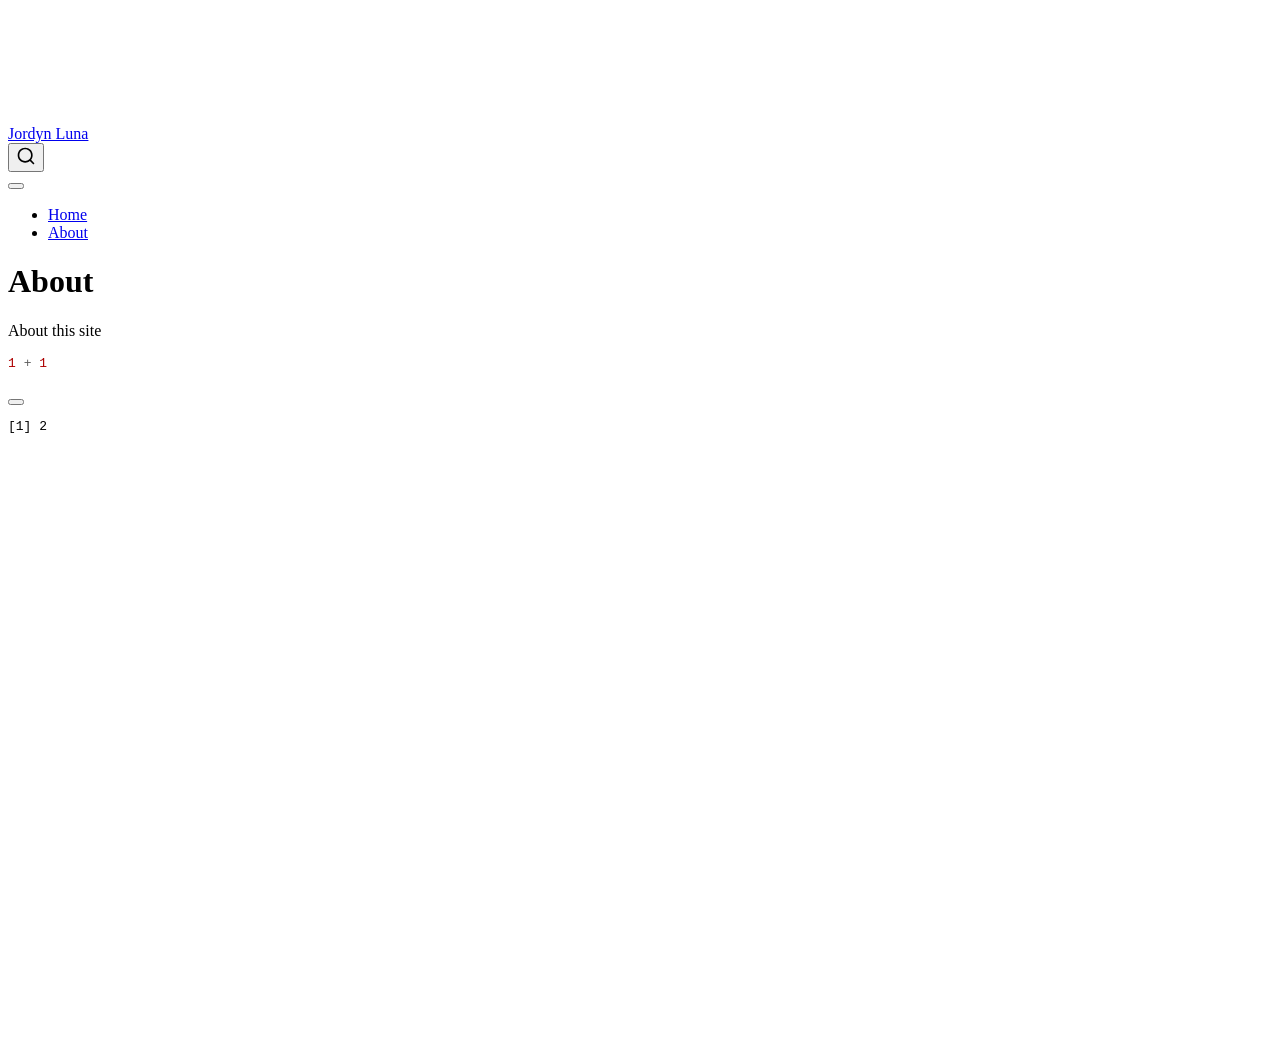
==== docs/about.html @ 17f26091 "Initial commit" ====
<!DOCTYPE html>
<html xmlns="http://www.w3.org/1999/xhtml" lang="en" xml:lang="en"><head>

<meta charset="utf-8">
<meta name="generator" content="quarto-1.9.38">

<meta name="viewport" content="width=device-width, initial-scale=1.0, user-scalable=yes">


<title>About – Jordyn Luna</title>
<style>
/* Default styles provided by pandoc.
** See https://pandoc.org/MANUAL.html#variables-for-html for config info.
*/
code{white-space: pre-wrap;}
span.smallcaps{font-variant: small-caps;}
div.columns{display: flex; gap: min(4vw, 1.5em);}
div.column{flex: auto; overflow-x: auto;}
div.hanging-indent{margin-left: 1.5em; text-indent: -1.5em;}
ul.task-list{list-style: none;}
ul.task-list li input[type="checkbox"] {
  width: 0.8em;
  margin: 0 0.8em 0.2em -1em; /* quarto-specific, see https://github.com/quarto-dev/quarto-cli/issues/4556 */ 
  vertical-align: middle;
}
/* CSS for syntax highlighting */
html { -webkit-text-size-adjust: 100%; }
pre > code.sourceCode { white-space: pre; position: relative; }
pre > code.sourceCode > span { display: inline-block; line-height: 1.25; }
pre > code.sourceCode > span:empty { height: 1.2em; }
.sourceCode { overflow: visible; }
code.sourceCode > span { color: inherit; text-decoration: inherit; }
div.sourceCode { margin: 1em 0; }
pre.sourceCode { margin: 0; }
@media screen {
div.sourceCode { overflow: auto; }
}
@media print {
pre > code.sourceCode { white-space: pre-wrap; }
pre > code.sourceCode > span { text-indent: -5em; padding-left: 5em; }
}
pre.numberSource code
  { counter-reset: source-line 0; }
pre.numberSource code > span
  { position: relative; left: -4em; counter-increment: source-line; }
pre.numberSource code > span > a:first-child::before
  { content: counter(source-line);
    position: relative; left: -1em; text-align: right; vertical-align: baseline;
    border: none; display: inline-block;
    -webkit-touch-callout: none; -webkit-user-select: none;
    -khtml-user-select: none; -moz-user-select: none;
    -ms-user-select: none; user-select: none;
    padding: 0 4px; width: 4em;
  }
pre.numberSource { margin-left: 3em;  padding-left: 4px; }
div.sourceCode
  {   }
@media screen {
pre > code.sourceCode > span > a:first-child::before { text-decoration: underline; }
}
</style>


<script src="site_libs/quarto-nav/quarto-nav.js"></script>
<script src="site_libs/quarto-nav/headroom.min.js"></script>
<script src="site_libs/clipboard/clipboard.min.js"></script>
<script src="site_libs/quarto-search/autocomplete.umd.js"></script>
<script src="site_libs/quarto-search/fuse.min.js"></script>
<script src="site_libs/quarto-search/quarto-search.js"></script>
<meta name="quarto:offset" content="./">
<script src="site_libs/quarto-html/quarto.js" type="module"></script>
<script src="site_libs/quarto-html/tabsets/tabsets.js" type="module"></script>
<script src="site_libs/quarto-html/popper.min.js"></script>
<script src="site_libs/quarto-html/tippy.umd.min.js"></script>
<script src="site_libs/quarto-html/anchor.min.js"></script>
<link href="site_libs/quarto-html/tippy.css" rel="stylesheet">
<link href="site_libs/quarto-html/quarto-syntax-highlighting-15634bcf2e68342d4ad2dfa704d543f6.css" rel="stylesheet" id="quarto-text-highlighting-styles">
<script src="site_libs/bootstrap/bootstrap.min.js"></script>
<link href="site_libs/bootstrap/bootstrap-icons.css" rel="stylesheet">
<link href="site_libs/bootstrap/bootstrap-158031087360bce0ff56dc785ce39e06.min.css" rel="stylesheet" append-hash="true" id="quarto-bootstrap" data-mode="light">
<script id="quarto-search-options" type="application/json">{
  "location": "navbar",
  "copy-button": false,
  "collapse-after": 3,
  "panel-placement": "end",
  "type": "overlay",
  "limit": 50,
  "keyboard-shortcut": [
    "f",
    "/",
    "s"
  ],
  "show-item-context": false,
  "language": {
    "search-no-results-text": "No results",
    "search-matching-documents-text": "matching documents",
    "search-copy-link-title": "Copy link to search",
    "search-hide-matches-text": "Hide additional matches",
    "search-more-match-text": "more match in this document",
    "search-more-matches-text": "more matches in this document",
    "search-clear-button-title": "Clear",
    "search-text-placeholder": "",
    "search-detached-cancel-button-title": "Cancel",
    "search-submit-button-title": "Submit",
    "search-label": "Search"
  }
}</script>


<link rel="stylesheet" href="styles.css">
</head>

<body class="nav-fixed quarto-light">

<div id="quarto-search-results"></div>
  <header id="quarto-header" class="headroom fixed-top">
    <nav class="navbar navbar-expand-lg " data-bs-theme="dark">
      <div class="navbar-container container-fluid">
      <div class="navbar-brand-container mx-auto">
    <a class="navbar-brand" href="./index.html">
    <span class="navbar-title">Jordyn Luna</span>
    </a>
  </div>
            <div id="quarto-search" class="" title="Search"></div>
          <button class="navbar-toggler" type="button" data-bs-toggle="collapse" data-bs-target="#navbarCollapse" aria-controls="navbarCollapse" role="menu" aria-expanded="false" aria-label="Toggle navigation" onclick="if (window.quartoToggleHeadroom) { window.quartoToggleHeadroom(); }">
  <span class="navbar-toggler-icon"></span>
</button>
          <div class="collapse navbar-collapse" id="navbarCollapse">
            <ul class="navbar-nav navbar-nav-scroll me-auto">
  <li class="nav-item">
    <a class="nav-link" href="./index.html"> 
<span class="menu-text">Home</span></a>
  </li>  
  <li class="nav-item">
    <a class="nav-link active" href="./about.html" aria-current="page"> 
<span class="menu-text">About</span></a>
  </li>  
</ul>
          </div> <!-- /navcollapse -->
            <div class="quarto-navbar-tools">
</div>
      </div> <!-- /container-fluid -->
    </nav>
</header>
<!-- content -->
<div id="quarto-content" class="quarto-container page-columns page-rows-contents page-layout-article page-navbar">
<!-- sidebar -->
<!-- margin-sidebar -->
    <div id="quarto-margin-sidebar" class="sidebar margin-sidebar zindex-bottom">
        
    </div>
<!-- main -->
<main class="content" id="quarto-document-content">

<header id="title-block-header" class="quarto-title-block default">
<div class="quarto-title">
<h1 class="title">About</h1>
</div>



<div class="quarto-title-meta">

    
  
    
  </div>
  


</header>


<p>About this site</p>
<div class="cell">
<div class="code-copy-outer-scaffold"><div class="sourceCode cell-code" id="cb1"><pre class="sourceCode r code-with-copy"><code class="sourceCode r"><span id="cb1-1"><a href="#cb1-1" aria-hidden="true" tabindex="-1"></a><span class="dv">1</span> <span class="sc">+</span> <span class="dv">1</span></span></code></pre></div><button title="Copy to Clipboard" class="code-copy-button"><i class="bi"></i></button></div>
<div class="cell-output cell-output-stdout">
<pre><code>[1] 2</code></pre>
</div>
</div>



</main> <!-- /main -->
<script id="quarto-html-after-body" type="application/javascript">
  window.document.addEventListener("DOMContentLoaded", function (event) {
    const icon = "";
    const anchorJS = new window.AnchorJS();
    anchorJS.options = {
      placement: 'right',
      icon: icon
    };
    anchorJS.add('.anchored');
    const isCodeAnnotation = (el) => {
      for (const clz of el.classList) {
        if (clz.startsWith('code-annotation-')) {                     
          return true;
        }
      }
      return false;
    }
    const onCopySuccess = function(e) {
      // button target
      const button = e.trigger;
      // don't keep focus
      button.blur();
      // flash "checked"
      button.classList.add('code-copy-button-checked');
      var currentTitle = button.getAttribute("title");
      button.setAttribute("title", "Copied!");
      let tooltip;
      if (window.bootstrap) {
        button.setAttribute("data-bs-toggle", "tooltip");
        button.setAttribute("data-bs-placement", "left");
        button.setAttribute("data-bs-title", "Copied!");
        tooltip = new bootstrap.Tooltip(button, 
          { trigger: "manual", 
            customClass: "code-copy-button-tooltip",
            offset: [0, -8]});
        tooltip.show();    
      }
      setTimeout(function() {
        if (tooltip) {
          tooltip.hide();
          button.removeAttribute("data-bs-title");
          button.removeAttribute("data-bs-toggle");
          button.removeAttribute("data-bs-placement");
        }
        button.setAttribute("title", currentTitle);
        button.classList.remove('code-copy-button-checked');
      }, 1000);
      // clear code selection
      e.clearSelection();
    }
    const getTextToCopy = function(trigger) {
      const outerScaffold = trigger.parentElement.cloneNode(true);
      const codeEl = outerScaffold.querySelector('code');
      for (const childEl of codeEl.children) {
        if (isCodeAnnotation(childEl)) {
          childEl.remove();
        }
      }
      return codeEl.innerText;
    }
    const clipboard = new window.ClipboardJS('.code-copy-button:not([data-in-quarto-modal])', {
      text: getTextToCopy
    });
    clipboard.on('success', onCopySuccess);
    if (window.document.getElementById('quarto-embedded-source-code-modal')) {
      const clipboardModal = new window.ClipboardJS('.code-copy-button[data-in-quarto-modal]', {
        text: getTextToCopy,
        container: window.document.getElementById('quarto-embedded-source-code-modal')
      });
      clipboardModal.on('success', onCopySuccess);
    }
      var localhostRegex = new RegExp(/^(?:http|https):\/\/localhost\:?[0-9]*\//);
      var mailtoRegex = new RegExp(/^mailto:/);
        var filterRegex = new RegExp('/' + window.location.host + '/');
      var isInternal = (href) => {
          return filterRegex.test(href) || localhostRegex.test(href) || mailtoRegex.test(href);
      }
      // Inspect non-navigation links and adorn them if external
     var links = window.document.querySelectorAll('a[href]:not(.nav-link):not(.navbar-brand):not(.toc-action):not(.sidebar-link):not(.sidebar-item-toggle):not(.pagination-link):not(.no-external):not([aria-hidden]):not(.dropdown-item):not(.quarto-navigation-tool):not(.about-link)');
      for (var i=0; i<links.length; i++) {
        const link = links[i];
        if (!isInternal(link.href)) {
          // undo the damage that might have been done by quarto-nav.js in the case of
          // links that we want to consider external
          if (link.dataset.originalHref !== undefined) {
            link.href = link.dataset.originalHref;
          }
        }
      }
    function tippyHover(el, contentFn, onTriggerFn, onUntriggerFn) {
      const config = {
        allowHTML: true,
        maxWidth: 500,
        delay: 100,
        arrow: false,
        appendTo: function(el) {
            return el.parentElement;
        },
        interactive: true,
        interactiveBorder: 10,
        theme: 'quarto',
        placement: 'bottom-start',
      };
      if (contentFn) {
        config.content = contentFn;
      }
      if (onTriggerFn) {
        config.onTrigger = onTriggerFn;
      }
      if (onUntriggerFn) {
        config.onUntrigger = onUntriggerFn;
      }
      window.tippy(el, config); 
    }
    const noterefs = window.document.querySelectorAll('a[role="doc-noteref"]');
    for (var i=0; i<noterefs.length; i++) {
      const ref = noterefs[i];
      tippyHover(ref, function() {
        // use id or data attribute instead here
        let href = ref.getAttribute('data-footnote-href') || ref.getAttribute('href');
        try { href = new URL(href).hash; } catch {}
        const id = href.replace(/^#\/?/, "");
        const note = window.document.getElementById(id);
        if (note) {
          return note.innerHTML;
        } else {
          return "";
        }
      });
    }
    const xrefs = window.document.querySelectorAll('a.quarto-xref');
    const processXRef = (id, note) => {
      // Strip column container classes
      const stripColumnClz = (el) => {
        el.classList.remove("page-full", "page-columns");
        if (el.children) {
          for (const child of el.children) {
            stripColumnClz(child);
          }
        }
      }
      stripColumnClz(note)
      if (id === null || id.startsWith('sec-')) {
        // Special case sections, only their first couple elements
        const container = document.createElement("div");
        if (note.children && note.children.length > 2) {
          container.appendChild(note.children[0].cloneNode(true));
          for (let i = 1; i < note.children.length; i++) {
            const child = note.children[i];
            if (child.tagName === "P" && child.innerText === "") {
              continue;
            } else {
              container.appendChild(child.cloneNode(true));
              break;
            }
          }
          if (window.Quarto?.typesetMath) {
            window.Quarto.typesetMath(container);
          }
          return container.innerHTML
        } else {
          if (window.Quarto?.typesetMath) {
            window.Quarto.typesetMath(note);
          }
          return note.innerHTML;
        }
      } else {
        // Remove any anchor links if they are present
        const anchorLink = note.querySelector('a.anchorjs-link');
        if (anchorLink) {
          anchorLink.remove();
        }
        if (window.Quarto?.typesetMath) {
          window.Quarto.typesetMath(note);
        }
        if (note.classList.contains("callout")) {
          return note.outerHTML;
        } else {
          return note.innerHTML;
        }
      }
    }
    for (var i=0; i<xrefs.length; i++) {
      const xref = xrefs[i];
      tippyHover(xref, undefined, function(instance) {
        instance.disable();
        let url = xref.getAttribute('href');
        let hash = undefined; 
        if (url.startsWith('#')) {
          hash = url;
        } else {
          try { hash = new URL(url).hash; } catch {}
        }
        if (hash) {
          const id = hash.replace(/^#\/?/, "");
          const note = window.document.getElementById(id);
          if (note !== null) {
            try {
              const html = processXRef(id, note.cloneNode(true));
              instance.setContent(html);
            } finally {
              instance.enable();
              instance.show();
            }
          } else {
            // See if we can fetch this
            fetch(url.split('#')[0])
            .then(res => res.text())
            .then(html => {
              const parser = new DOMParser();
              const htmlDoc = parser.parseFromString(html, "text/html");
              const note = htmlDoc.getElementById(id);
              if (note !== null) {
                const html = processXRef(id, note);
                instance.setContent(html);
              } 
            }).finally(() => {
              instance.enable();
              instance.show();
            });
          }
        } else {
          // See if we can fetch a full url (with no hash to target)
          // This is a special case and we should probably do some content thinning / targeting
          fetch(url)
          .then(res => res.text())
          .then(html => {
            const parser = new DOMParser();
            const htmlDoc = parser.parseFromString(html, "text/html");
            const note = htmlDoc.querySelector('main.content');
            if (note !== null) {
              // This should only happen for chapter cross references
              // (since there is no id in the URL)
              // remove the first header
              if (note.children.length > 0 && note.children[0].tagName === "HEADER") {
                note.children[0].remove();
              }
              const html = processXRef(null, note);
              instance.setContent(html);
            } 
          }).finally(() => {
            instance.enable();
            instance.show();
          });
        }
      }, function(instance) {
      });
    }
        let selectedAnnoteEl;
        const selectorForAnnotation = ( cell, annotation) => {
          let cellAttr = 'data-code-cell="' + cell + '"';
          let lineAttr = 'data-code-annotation="' +  annotation + '"';
          const selector = 'span[' + cellAttr + '][' + lineAttr + ']';
          return selector;
        }
        const selectCodeLines = (annoteEl) => {
          const doc = window.document;
          const targetCell = annoteEl.getAttribute("data-target-cell");
          const targetAnnotation = annoteEl.getAttribute("data-target-annotation");
          const annoteSpan = window.document.querySelector(selectorForAnnotation(targetCell, targetAnnotation));
          const lines = annoteSpan.getAttribute("data-code-lines").split(",");
          const lineIds = lines.map((line) => {
            return targetCell + "-" + line;
          })
          let top = null;
          let height = null;
          let parent = null;
          if (lineIds.length > 0) {
              //compute the position of the single el (top and bottom and make a div)
              const el = window.document.getElementById(lineIds[0]);
              top = el.offsetTop;
              height = el.offsetHeight;
              parent = el.parentElement.parentElement;
            if (lineIds.length > 1) {
              const lastEl = window.document.getElementById(lineIds[lineIds.length - 1]);
              const bottom = lastEl.offsetTop + lastEl.offsetHeight;
              height = bottom - top;
            }
            if (top !== null && height !== null && parent !== null) {
              // cook up a div (if necessary) and position it 
              let div = window.document.getElementById("code-annotation-line-highlight");
              if (div === null) {
                div = window.document.createElement("div");
                div.setAttribute("id", "code-annotation-line-highlight");
                div.style.position = 'absolute';
                parent.appendChild(div);
              }
              div.style.top = top - 2 + "px";
              div.style.height = height + 4 + "px";
              div.style.left = 0;
              let gutterDiv = window.document.getElementById("code-annotation-line-highlight-gutter");
              if (gutterDiv === null) {
                gutterDiv = window.document.createElement("div");
                gutterDiv.setAttribute("id", "code-annotation-line-highlight-gutter");
                gutterDiv.style.position = 'absolute';
                const codeCell = window.document.getElementById(targetCell);
                const gutter = codeCell.querySelector('.code-annotation-gutter');
                gutter.appendChild(gutterDiv);
              }
              gutterDiv.style.top = top - 2 + "px";
              gutterDiv.style.height = height + 4 + "px";
            }
            selectedAnnoteEl = annoteEl;
          }
        };
        const unselectCodeLines = () => {
          const elementsIds = ["code-annotation-line-highlight", "code-annotation-line-highlight-gutter"];
          elementsIds.forEach((elId) => {
            const div = window.document.getElementById(elId);
            if (div) {
              div.remove();
            }
          });
          selectedAnnoteEl = undefined;
        };
          // Handle positioning of the toggle
      window.addEventListener(
        "resize",
        throttle(() => {
          elRect = undefined;
          if (selectedAnnoteEl) {
            selectCodeLines(selectedAnnoteEl);
          }
        }, 10)
      );
      function throttle(fn, ms) {
      let throttle = false;
      let timer;
        return (...args) => {
          if(!throttle) { // first call gets through
              fn.apply(this, args);
              throttle = true;
          } else { // all the others get throttled
              if(timer) clearTimeout(timer); // cancel #2
              timer = setTimeout(() => {
                fn.apply(this, args);
                timer = throttle = false;
              }, ms);
          }
        };
      }
        // Attach click handler to the DT
        const annoteDls = window.document.querySelectorAll('dt[data-target-cell]');
        for (const annoteDlNode of annoteDls) {
          annoteDlNode.addEventListener('click', (event) => {
            const clickedEl = event.target;
            if (clickedEl !== selectedAnnoteEl) {
              unselectCodeLines();
              const activeEl = window.document.querySelector('dt[data-target-cell].code-annotation-active');
              if (activeEl) {
                activeEl.classList.remove('code-annotation-active');
              }
              selectCodeLines(clickedEl);
              clickedEl.classList.add('code-annotation-active');
            } else {
              // Unselect the line
              unselectCodeLines();
              clickedEl.classList.remove('code-annotation-active');
            }
          });
        }
    const findCites = (el) => {
      const parentEl = el.parentElement;
      if (parentEl) {
        const cites = parentEl.dataset.cites;
        if (cites) {
          return {
            el,
            cites: cites.split(' ')
          };
        } else {
          return findCites(el.parentElement)
        }
      } else {
        return undefined;
      }
    };
    var bibliorefs = window.document.querySelectorAll('a[role="doc-biblioref"]');
    for (var i=0; i<bibliorefs.length; i++) {
      const ref = bibliorefs[i];
      const citeInfo = findCites(ref);
      if (citeInfo) {
        tippyHover(citeInfo.el, function() {
          var popup = window.document.createElement('div');
          citeInfo.cites.forEach(function(cite) {
            var citeDiv = window.document.createElement('div');
            citeDiv.classList.add('hanging-indent');
            citeDiv.classList.add('csl-entry');
            var biblioDiv = window.document.getElementById('ref-' + cite);
            if (biblioDiv) {
              citeDiv.innerHTML = biblioDiv.innerHTML;
            }
            popup.appendChild(citeDiv);
          });
          return popup.innerHTML;
        });
      }
    }
  });
  </script>
</div> <!-- /content -->




</body></html>
---- docs/site_libs/quarto-html/tippy.css ----
.tippy-box[data-animation=fade][data-state=hidden]{opacity:0}[data-tippy-root]{max-width:calc(100vw - 10px)}.tippy-box{position:relative;background-color:#333;color:#fff;border-radius:4px;font-size:14px;line-height:1.4;white-space:normal;outline:0;transition-property:transform,visibility,opacity}.tippy-box[data-placement^=top]>.tippy-arrow{bottom:0}.tippy-box[data-placement^=top]>.tippy-arrow:before{bottom:-7px;left:0;border-width:8px 8px 0;border-top-color:initial;transform-origin:center top}.tippy-box[data-placement^=bottom]>.tippy-arrow{top:0}.tippy-box[data-placement^=bottom]>.tippy-arrow:before{top:-7px;left:0;border-width:0 8px 8px;border-bottom-color:initial;transform-origin:center bottom}.tippy-box[data-placement^=left]>.tippy-arrow{right:0}.tippy-box[data-placement^=left]>.tippy-arrow:before{border-width:8px 0 8px 8px;border-left-color:initial;right:-7px;transform-origin:center left}.tippy-box[data-placement^=right]>.tippy-arrow{left:0}.tippy-box[data-placement^=right]>.tippy-arrow:before{left:-7px;border-width:8px 8px 8px 0;border-right-color:initial;transform-origin:center right}.tippy-box[data-inertia][data-state=visible]{transition-timing-function:cubic-bezier(.54,1.5,.38,1.11)}.tippy-arrow{width:16px;height:16px;color:#333}.tippy-arrow:before{content:"";position:absolute;border-color:transparent;border-style:solid}.tippy-content{position:relative;padding:5px 9px;z-index:1}
---- docs/site_libs/quarto-html/quarto-syntax-highlighting-15634bcf2e68342d4ad2dfa704d543f6.css ----
/* quarto syntax highlight colors */
:root {
  --quarto-hl-ot-color: #003B4F;
  --quarto-hl-at-color: #657422;
  --quarto-hl-ss-color: #20794D;
  --quarto-hl-an-color: #5E5E5E;
  --quarto-hl-fu-color: #4758AB;
  --quarto-hl-st-color: #20794D;
  --quarto-hl-cf-color: #003B4F;
  --quarto-hl-op-color: #5E5E5E;
  --quarto-hl-er-color: #AD0000;
  --quarto-hl-bn-color: #AD0000;
  --quarto-hl-al-color: #AD0000;
  --quarto-hl-va-color: #111111;
  --quarto-hl-bu-color: inherit;
  --quarto-hl-ex-color: inherit;
  --quarto-hl-pp-color: #AD0000;
  --quarto-hl-in-color: #5E5E5E;
  --quarto-hl-vs-color: #20794D;
  --quarto-hl-wa-color: #5E5E5E;
  --quarto-hl-do-color: #5E5E5E;
  --quarto-hl-im-color: #00769E;
  --quarto-hl-ch-color: #20794D;
  --quarto-hl-dt-color: #AD0000;
  --quarto-hl-fl-color: #AD0000;
  --quarto-hl-co-color: #5E5E5E;
  --quarto-hl-cv-color: #5E5E5E;
  --quarto-hl-cn-color: #8f5902;
  --quarto-hl-sc-color: #5E5E5E;
  --quarto-hl-dv-color: #AD0000;
  --quarto-hl-kw-color: #003B4F;
}

/* other quarto variables */
:root {
  --quarto-font-monospace: SFMono-Regular, Menlo, Monaco, Consolas, "Liberation Mono", "Courier New", monospace;
}

/* syntax highlight based on Pandoc's rules */
pre > code.sourceCode > span {
  color: #003B4F;
}

code.sourceCode > span {
  color: #003B4F;
}

div.sourceCode,
div.sourceCode pre.sourceCode {
  color: #003B4F;
}

/* Normal */
code span {
  color: #003B4F;
}

/* Alert */
code span.al {
  color: #AD0000;
  font-style: inherit;
}

/* Annotation */
code span.an {
  color: #5E5E5E;
  font-style: inherit;
}

/* Attribute */
code span.at {
  color: #657422;
  font-style: inherit;
}

/* BaseN */
code span.bn {
  color: #AD0000;
  font-style: inherit;
}

/* BuiltIn */
code span.bu {
  font-style: inherit;
}

/* ControlFlow */
code span.cf {
  color: #003B4F;
  font-weight: bold;
  font-style: inherit;
}

/* Char */
code span.ch {
  color: #20794D;
  font-style: inherit;
}

/* Constant */
code span.cn {
  color: #8f5902;
  font-style: inherit;
}

/* Comment */
code span.co {
  color: #5E5E5E;
  font-style: inherit;
}

/* CommentVar */
code span.cv {
  color: #5E5E5E;
  font-style: italic;
}

/* Documentation */
code span.do {
  color: #5E5E5E;
  font-style: italic;
}

/* DataType */
code span.dt {
  color: #AD0000;
  font-style: inherit;
}

/* DecVal */
code span.dv {
  color: #AD0000;
  font-style: inherit;
}

/* Error */
code span.er {
  color: #AD0000;
  font-style: inherit;
}

/* Extension */
code span.ex {
  font-style: inherit;
}

/* Float */
code span.fl {
  color: #AD0000;
  font-style: inherit;
}

/* Function */
code span.fu {
  color: #4758AB;
  font-style: inherit;
}

/* Import */
code span.im {
  color: #00769E;
  font-style: inherit;
}

/* Information */
code span.in {
  color: #5E5E5E;
  font-style: inherit;
}

/* Keyword */
code span.kw {
  color: #003B4F;
  font-weight: bold;
  font-style: inherit;
}

/* Operator */
code span.op {
  color: #5E5E5E;
  font-style: inherit;
}

/* Other */
code span.ot {
  color: #003B4F;
  font-style: inherit;
}

/* Preprocessor */
code span.pp {
  color: #AD0000;
  font-style: inherit;
}

/* SpecialChar */
code span.sc {
  color: #5E5E5E;
  font-style: inherit;
}

/* SpecialString */
code span.ss {
  color: #20794D;
  font-style: inherit;
}

/* String */
code span.st {
  color: #20794D;
  font-style: inherit;
}

/* Variable */
code span.va {
  color: #111111;
  font-style: inherit;
}

/* VerbatimString */
code span.vs {
  color: #20794D;
  font-style: inherit;
}

/* Warning */
code span.wa {
  color: #5E5E5E;
  font-style: italic;
}

.prevent-inlining {
  content: "</";
}

/*# sourceMappingURL=f23921c56f73e400b49028c9186a1aa0.css.map */
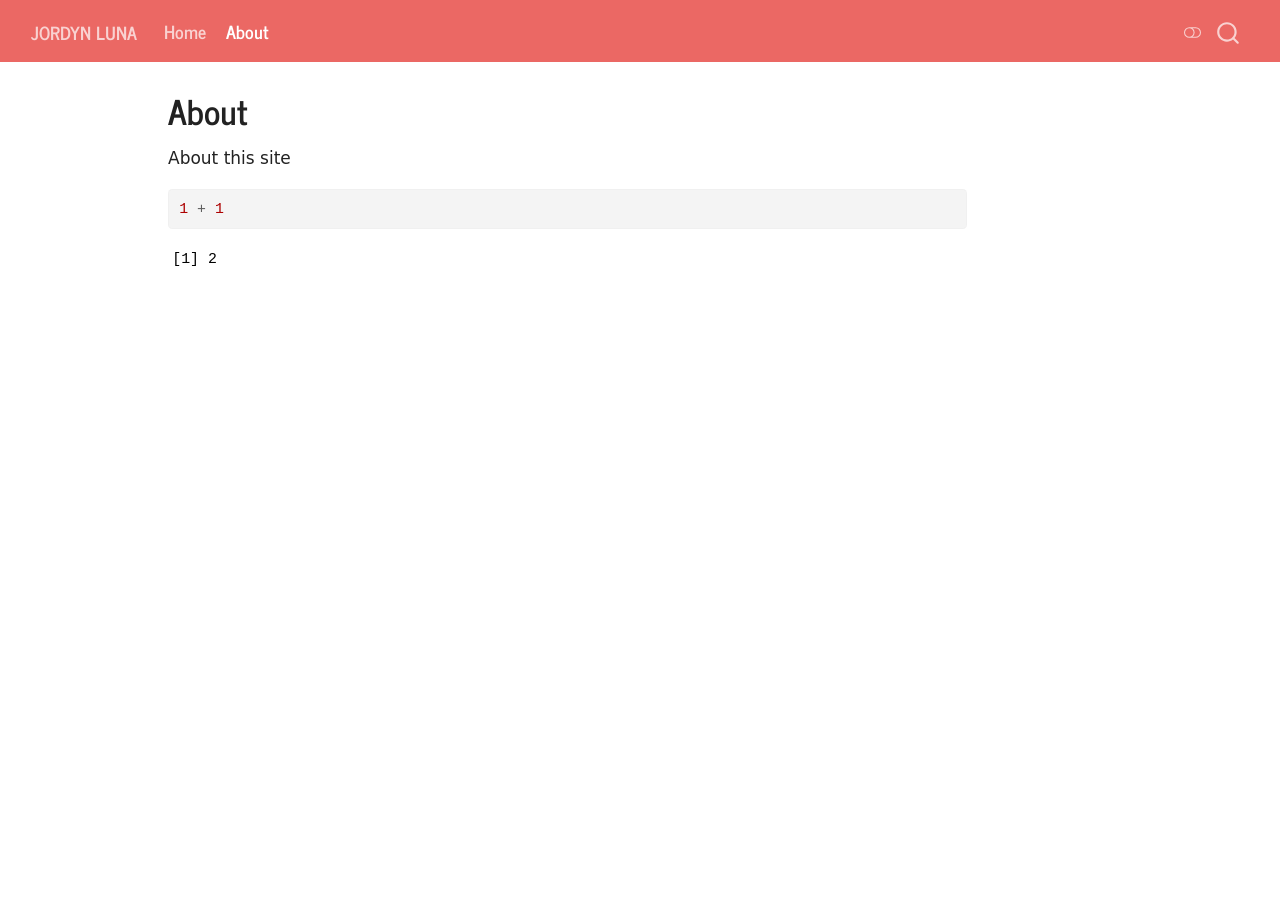
==== commit a407daf9: "update 10/21" ====
--- a/docs/about.html
+++ b/docs/about.html
@@ -74,10 +74,14 @@
 <script src="site_libs/quarto-html/tippy.umd.min.js"></script>
 <script src="site_libs/quarto-html/anchor.min.js"></script>
 <link href="site_libs/quarto-html/tippy.css" rel="stylesheet">
-<link href="site_libs/quarto-html/quarto-syntax-highlighting-15634bcf2e68342d4ad2dfa704d543f6.css" rel="stylesheet" id="quarto-text-highlighting-styles">
+<link href="site_libs/quarto-html/quarto-syntax-highlighting-15634bcf2e68342d4ad2dfa704d543f6.css" rel="stylesheet" class="quarto-color-scheme" id="quarto-text-highlighting-styles">
+<link href="site_libs/quarto-html/quarto-syntax-highlighting-dark-0a6b7249c26820e032cb0bd839ff02b1.css" rel="stylesheet" class="quarto-color-scheme quarto-color-alternate" id="quarto-text-highlighting-styles">
+<link href="site_libs/quarto-html/quarto-syntax-highlighting-15634bcf2e68342d4ad2dfa704d543f6.css" rel="stylesheet" class="quarto-color-scheme-extra" id="quarto-text-highlighting-styles">
 <script src="site_libs/bootstrap/bootstrap.min.js"></script>
 <link href="site_libs/bootstrap/bootstrap-icons.css" rel="stylesheet">
-<link href="site_libs/bootstrap/bootstrap-158031087360bce0ff56dc785ce39e06.min.css" rel="stylesheet" append-hash="true" id="quarto-bootstrap" data-mode="light">
+<link href="site_libs/bootstrap/bootstrap-2a4f2bfc591cd5498fe57ca28617a45d.min.css" rel="stylesheet" append-hash="true" class="quarto-color-scheme" id="quarto-bootstrap" data-mode="light">
+<link href="site_libs/bootstrap/bootstrap-dark-799b2e67dced8356c059a1018004f018.min.css" rel="stylesheet" append-hash="true" class="quarto-color-scheme quarto-color-alternate" id="quarto-bootstrap" data-mode="dark">
+<link href="site_libs/bootstrap/bootstrap-2a4f2bfc591cd5498fe57ca28617a45d.min.css" rel="stylesheet" append-hash="true" class="quarto-color-scheme-extra" id="quarto-bootstrap" data-mode="light">
 <script id="quarto-search-options" type="application/json">{
   "location": "navbar",
   "copy-button": false,
@@ -110,7 +114,169 @@
 <link rel="stylesheet" href="styles.css">
 </head>
 
-<body class="nav-fixed quarto-light">
+<body class="nav-fixed quarto-light"><script id="quarto-html-before-body" type="application/javascript">
+    const toggleBodyColorMode = (bsSheetEl) => {
+      const mode = bsSheetEl.getAttribute("data-mode");
+      const bodyEl = window.document.querySelector("body");
+      if (mode === "dark") {
+        bodyEl.classList.add("quarto-dark");
+        bodyEl.classList.remove("quarto-light");
+      } else {
+        bodyEl.classList.add("quarto-light");
+        bodyEl.classList.remove("quarto-dark");
+      }
+    }
+    const toggleBodyColorPrimary = () => {
+      const bsSheetEl = window.document.querySelector("link#quarto-bootstrap:not([rel=disabled-stylesheet])");
+      if (bsSheetEl) {
+        toggleBodyColorMode(bsSheetEl);
+      }
+    }
+    const setColorSchemeToggle = (alternate) => {
+      const toggles = window.document.querySelectorAll('.quarto-color-scheme-toggle');
+      for (let i=0; i < toggles.length; i++) {
+        const toggle = toggles[i];
+        if (toggle) {
+          if (alternate) {
+            toggle.classList.add("alternate");
+          } else {
+            toggle.classList.remove("alternate");
+          }
+        }
+      }
+    };
+    const toggleColorMode = (alternate) => {
+      // Switch the stylesheets
+      const primaryStylesheets = window.document.querySelectorAll('link.quarto-color-scheme:not(.quarto-color-alternate)');
+      const alternateStylesheets = window.document.querySelectorAll('link.quarto-color-scheme.quarto-color-alternate');
+      manageTransitions('#quarto-margin-sidebar .nav-link', false);
+      if (alternate) {
+        // note: dark is layered on light, we don't disable primary!
+        enableStylesheet(alternateStylesheets);
+        for (const sheetNode of alternateStylesheets) {
+          if (sheetNode.id === "quarto-bootstrap") {
+            toggleBodyColorMode(sheetNode);
+          }
+        }
+      } else {
+        disableStylesheet(alternateStylesheets);
+        enableStylesheet(primaryStylesheets)
+        toggleBodyColorPrimary();
+      }
+      manageTransitions('#quarto-margin-sidebar .nav-link', true);
+      // Switch the toggles
+      setColorSchemeToggle(alternate)
+      // Hack to workaround the fact that safari doesn't
+      // properly recolor the scrollbar when toggling (#1455)
+      if (navigator.userAgent.indexOf('Safari') > 0 && navigator.userAgent.indexOf('Chrome') == -1) {
+        manageTransitions("body", false);
+        window.scrollTo(0, 1);
+        setTimeout(() => {
+          window.scrollTo(0, 0);
+          manageTransitions("body", true);
+        }, 40);
+      }
+    }
+    const disableStylesheet = (stylesheets) => {
+      for (let i=0; i < stylesheets.length; i++) {
+        const stylesheet = stylesheets[i];
+        stylesheet.rel = 'disabled-stylesheet';
+      }
+    }
+    const enableStylesheet = (stylesheets) => {
+      for (let i=0; i < stylesheets.length; i++) {
+        const stylesheet = stylesheets[i];
+        if(stylesheet.rel !== 'stylesheet') { // for Chrome, which will still FOUC without this check
+          stylesheet.rel = 'stylesheet';
+        }
+      }
+    }
+    const manageTransitions = (selector, allowTransitions) => {
+      const els = window.document.querySelectorAll(selector);
+      for (let i=0; i < els.length; i++) {
+        const el = els[i];
+        if (allowTransitions) {
+          el.classList.remove('notransition');
+        } else {
+          el.classList.add('notransition');
+        }
+      }
+    }
+    const isFileUrl = () => {
+      return window.location.protocol === 'file:';
+    }
+    const hasAlternateSentinel = () => {
+      let styleSentinel = getColorSchemeSentinel();
+      if (styleSentinel !== null) {
+        return styleSentinel === "alternate";
+      } else {
+        return false;
+      }
+    }
+    const setStyleSentinel = (alternate) => {
+      const value = alternate ? "alternate" : "default";
+      if (!isFileUrl()) {
+        window.localStorage.setItem("quarto-color-scheme", value);
+      } else {
+        localAlternateSentinel = value;
+      }
+    }
+    const getColorSchemeSentinel = () => {
+      if (!isFileUrl()) {
+        const storageValue = window.localStorage.getItem("quarto-color-scheme");
+        return storageValue != null ? storageValue : localAlternateSentinel;
+      } else {
+        return localAlternateSentinel;
+      }
+    }
+    const toggleGiscusIfUsed = (isAlternate, darkModeDefault) => {
+      const baseTheme = document.querySelector('#giscus-base-theme')?.value ?? 'light';
+      const alternateTheme = document.querySelector('#giscus-alt-theme')?.value ?? 'dark';
+      let newTheme = '';
+      if(authorPrefersDark) {
+        newTheme = isAlternate ? baseTheme : alternateTheme;
+      } else {
+        newTheme = isAlternate ? alternateTheme : baseTheme;
+      }
+      const changeGiscusTheme = () => {
+        // From: https://github.com/giscus/giscus/issues/336
+        const sendMessage = (message) => {
+          const iframe = document.querySelector('iframe.giscus-frame');
+          if (!iframe) return;
+          iframe.contentWindow.postMessage({ giscus: message }, 'https://giscus.app');
+        }
+        sendMessage({
+          setConfig: {
+            theme: newTheme
+          }
+        });
+      }
+      const isGiscussLoaded = window.document.querySelector('iframe.giscus-frame') !== null;
+      if (isGiscussLoaded) {
+        changeGiscusTheme();
+      }
+    };
+    const authorPrefersDark = false;
+    const darkModeDefault = authorPrefersDark;
+      document.querySelector('link#quarto-text-highlighting-styles.quarto-color-scheme-extra').rel = 'disabled-stylesheet';
+      document.querySelector('link#quarto-bootstrap.quarto-color-scheme-extra').rel = 'disabled-stylesheet';
+    let localAlternateSentinel = darkModeDefault ? 'alternate' : 'default';
+    // Dark / light mode switch
+    window.quartoToggleColorScheme = () => {
+      // Read the current dark / light value
+      let toAlternate = !hasAlternateSentinel();
+      toggleColorMode(toAlternate);
+      setStyleSentinel(toAlternate);
+      toggleGiscusIfUsed(toAlternate, darkModeDefault);
+      window.dispatchEvent(new Event('resize'));
+    };
+    // Switch to dark mode if need be
+    if (hasAlternateSentinel()) {
+      toggleColorMode(true);
+    } else {
+      toggleColorMode(false);
+    }
+  </script>
 
 <div id="quarto-search-results"></div>
   <header id="quarto-header" class="headroom fixed-top">
@@ -138,6 +304,7 @@
 </ul>
           </div> <!-- /navcollapse -->
             <div class="quarto-navbar-tools">
+  <a href="" class="quarto-color-scheme-toggle quarto-navigation-tool  px-1" onclick="window.quartoToggleColorScheme(); return false;" title="Toggle dark mode"><i class="bi"></i></a>
 </div>
       </div> <!-- /container-fluid -->
     </nav>
@@ -152,6 +319,7 @@
 <!-- main -->
 <main class="content" id="quarto-document-content">
 
+
 <header id="title-block-header" class="quarto-title-block default">
 <div class="quarto-title">
 <h1 class="title">About</h1>
@@ -184,6 +352,19 @@
 </main> <!-- /main -->
 <script id="quarto-html-after-body" type="application/javascript">
   window.document.addEventListener("DOMContentLoaded", function (event) {
+    // Ensure there is a toggle, if there isn't float one in the top right
+    if (window.document.querySelector('.quarto-color-scheme-toggle') === null) {
+      const a = window.document.createElement('a');
+      a.classList.add('top-right');
+      a.classList.add('quarto-color-scheme-toggle');
+      a.href = "";
+      a.onclick = function() { try { window.quartoToggleColorScheme(); } catch {} return false; };
+      const i = window.document.createElement("i");
+      i.classList.add('bi');
+      a.appendChild(i);
+      window.document.body.appendChild(a);
+    }
+    setColorSchemeToggle(hasAlternateSentinel())
     const icon = "";
     const anchorJS = new window.AnchorJS();
     anchorJS.options = {
--- a/docs/site_libs/quarto-html/quarto-syntax-highlighting-dark-0a6b7249c26820e032cb0bd839ff02b1.css
+++ b/docs/site_libs/quarto-html/quarto-syntax-highlighting-dark-0a6b7249c26820e032cb0bd839ff02b1.css
@@ -0,0 +1,219 @@
+/* quarto syntax highlight colors */
+:root {
+  --quarto-hl-al-color: #f07178;
+  --quarto-hl-an-color: #d4d0ab;
+  --quarto-hl-at-color: #00e0e0;
+  --quarto-hl-bn-color: #d4d0ab;
+  --quarto-hl-bu-color: #abe338;
+  --quarto-hl-ch-color: #abe338;
+  --quarto-hl-co-color: #f8f8f2;
+  --quarto-hl-cv-color: #ffd700;
+  --quarto-hl-cn-color: #ffd700;
+  --quarto-hl-cf-color: #ffa07a;
+  --quarto-hl-dt-color: #ffa07a;
+  --quarto-hl-dv-color: #d4d0ab;
+  --quarto-hl-do-color: #f8f8f2;
+  --quarto-hl-er-color: #f07178;
+  --quarto-hl-ex-color: #00e0e0;
+  --quarto-hl-fl-color: #d4d0ab;
+  --quarto-hl-fu-color: #ffa07a;
+  --quarto-hl-im-color: #abe338;
+  --quarto-hl-in-color: #d4d0ab;
+  --quarto-hl-kw-color: #ffa07a;
+  --quarto-hl-op-color: #ffa07a;
+  --quarto-hl-ot-color: #00e0e0;
+  --quarto-hl-pp-color: #dcc6e0;
+  --quarto-hl-re-color: #00e0e0;
+  --quarto-hl-sc-color: #abe338;
+  --quarto-hl-ss-color: #abe338;
+  --quarto-hl-st-color: #abe338;
+  --quarto-hl-va-color: #00e0e0;
+  --quarto-hl-vs-color: #abe338;
+  --quarto-hl-wa-color: #dcc6e0;
+}
+
+/* other quarto variables */
+:root {
+  --quarto-font-monospace: SFMono-Regular, Menlo, Monaco, Consolas, "Liberation Mono", "Courier New", monospace;
+}
+
+/* syntax highlight based on Pandoc's rules */
+pre > code.sourceCode > span {
+  color: #f8f8f2;
+}
+
+code.sourceCode > span {
+  color: #f8f8f2;
+}
+
+div.sourceCode,
+div.sourceCode pre.sourceCode {
+  color: #f8f8f2;
+}
+
+/* Normal */
+code span {
+  color: #f8f8f2;
+}
+
+/* Alert */
+code span.al {
+  color: #f07178;
+}
+
+/* Annotation */
+code span.an {
+  color: #d4d0ab;
+}
+
+/* Attribute */
+code span.at {
+  color: #00e0e0;
+}
+
+/* BaseN */
+code span.bn {
+  color: #d4d0ab;
+}
+
+/* BuiltIn */
+code span.bu {
+  color: #abe338;
+}
+
+/* ControlFlow */
+code span.cf {
+  font-weight: bold;
+  color: #ffa07a;
+}
+
+/* Char */
+code span.ch {
+  color: #abe338;
+}
+
+/* Constant */
+code span.cn {
+  color: #ffd700;
+}
+
+/* Comment */
+code span.co {
+  font-style: italic;
+  color: #f8f8f2;
+}
+
+/* CommentVar */
+code span.cv {
+  color: #ffd700;
+}
+
+/* Documentation */
+code span.do {
+  color: #f8f8f2;
+}
+
+/* DataType */
+code span.dt {
+  color: #ffa07a;
+}
+
+/* DecVal */
+code span.dv {
+  color: #d4d0ab;
+}
+
+/* Error */
+code span.er {
+  color: #f07178;
+  text-decoration: underline;
+}
+
+/* Extension */
+code span.ex {
+  font-weight: bold;
+  color: #00e0e0;
+}
+
+/* Float */
+code span.fl {
+  color: #d4d0ab;
+}
+
+/* Function */
+code span.fu {
+  color: #ffa07a;
+}
+
+/* Import */
+code span.im {
+  color: #abe338;
+}
+
+/* Information */
+code span.in {
+  color: #d4d0ab;
+}
+
+/* Keyword */
+code span.kw {
+  font-weight: bold;
+  color: #ffa07a;
+}
+
+/* Operator */
+code span.op {
+  color: #ffa07a;
+}
+
+/* Other */
+code span.ot {
+  color: #00e0e0;
+}
+
+/* Preprocessor */
+code span.pp {
+  color: #dcc6e0;
+}
+
+/* RegionMarker */
+code span.re {
+  background-color: #f8f8f2;
+  color: #00e0e0;
+}
+
+/* SpecialChar */
+code span.sc {
+  color: #abe338;
+}
+
+/* SpecialString */
+code span.ss {
+  color: #abe338;
+}
+
+/* String */
+code span.st {
+  color: #abe338;
+}
+
+/* Variable */
+code span.va {
+  color: #00e0e0;
+}
+
+/* VerbatimString */
+code span.vs {
+  color: #abe338;
+}
+
+/* Warning */
+code span.wa {
+  color: #dcc6e0;
+}
+
+.prevent-inlining {
+  content: "</";
+}
+
+/*# sourceMappingURL=175367c052bafc98bd680af3479823f0.css.map */
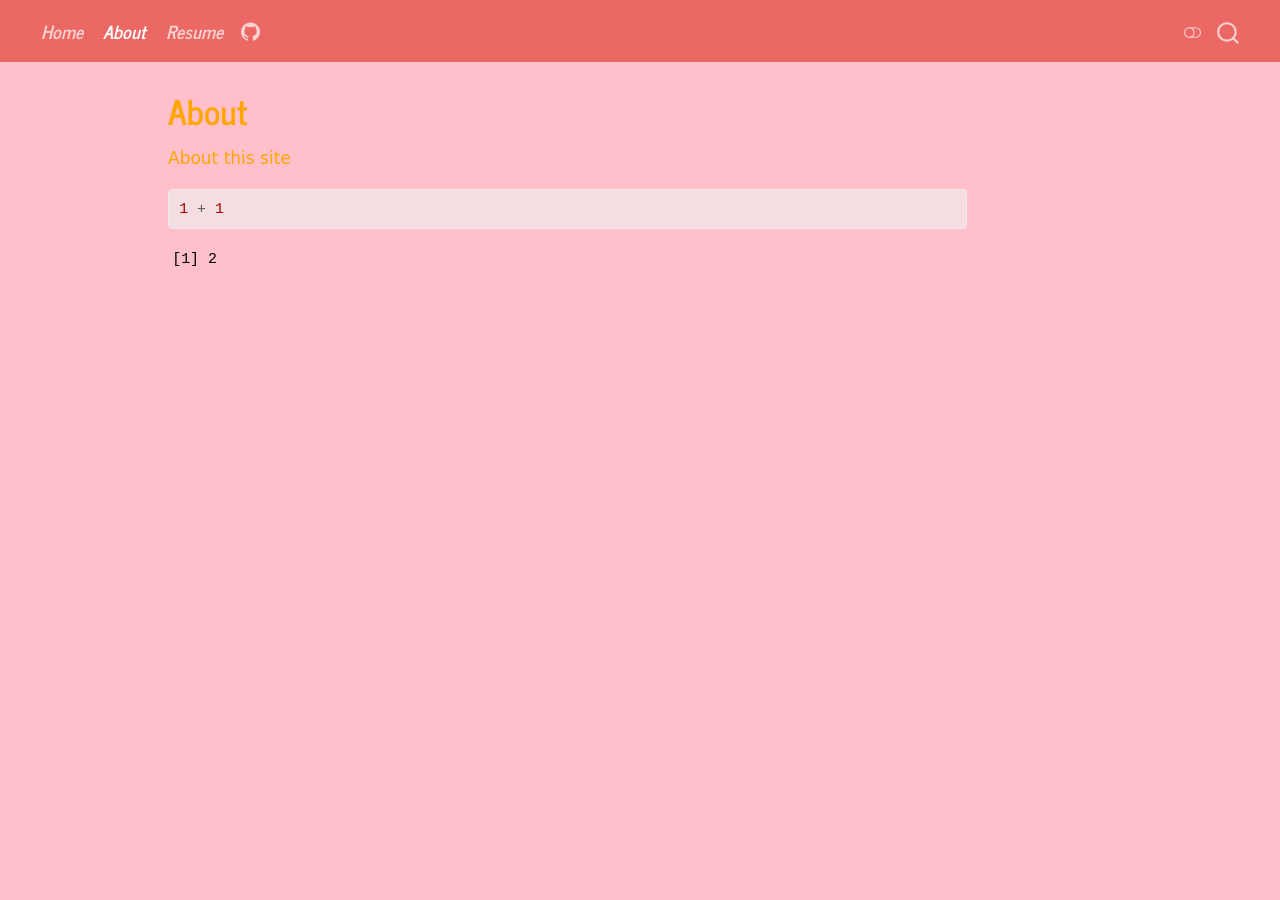
==== commit eb8556bf: "Friday Website 10/23" ====
--- a/docs/about.html
+++ b/docs/about.html
@@ -7,7 +7,7 @@
 <meta name="viewport" content="width=device-width, initial-scale=1.0, user-scalable=yes">
 
 
-<title>About – Jordyn Luna</title>
+<title>About</title>
 <style>
 /* Default styles provided by pandoc.
 ** See https://pandoc.org/MANUAL.html#variables-for-html for config info.
@@ -282,11 +282,6 @@
   <header id="quarto-header" class="headroom fixed-top">
     <nav class="navbar navbar-expand-lg " data-bs-theme="dark">
       <div class="navbar-container container-fluid">
-      <div class="navbar-brand-container mx-auto">
-    <a class="navbar-brand" href="./index.html">
-    <span class="navbar-title">Jordyn Luna</span>
-    </a>
-  </div>
             <div id="quarto-search" class="" title="Search"></div>
           <button class="navbar-toggler" type="button" data-bs-toggle="collapse" data-bs-target="#navbarCollapse" aria-controls="navbarCollapse" role="menu" aria-expanded="false" aria-label="Toggle navigation" onclick="if (window.quartoToggleHeadroom) { window.quartoToggleHeadroom(); }">
   <span class="navbar-toggler-icon"></span>
@@ -300,6 +295,15 @@
   <li class="nav-item">
     <a class="nav-link active" href="./about.html" aria-current="page"> 
 <span class="menu-text">About</span></a>
+  </li>  
+  <li class="nav-item">
+    <a class="nav-link" href="./resume.html"> 
+<span class="menu-text">Resume</span></a>
+  </li>  
+  <li class="nav-item compact">
+    <a class="nav-link" href="http://github.com/jordynluna-ui" target="blank"> <i class="bi bi-github" role="img">
+</i> 
+<span class="menu-text"></span></a>
   </li>  
 </ul>
           </div> <!-- /navcollapse -->
--- a/docs/styles.css
+++ b/docs/styles.css
@@ -0,0 +1,27 @@
+/* css styles */
+h1, p {
+  color: orange;
+}
+
+h2 {
+  color: green;
+}
+
+h3 {
+  color: black;
+  font-style: italic;
+}
+
+body{
+  background-color: pink;
+}
+
+ol, ul {
+  color: blue;
+  font-style: italic;
+}
+
+a {
+  color: purple;
+}
+
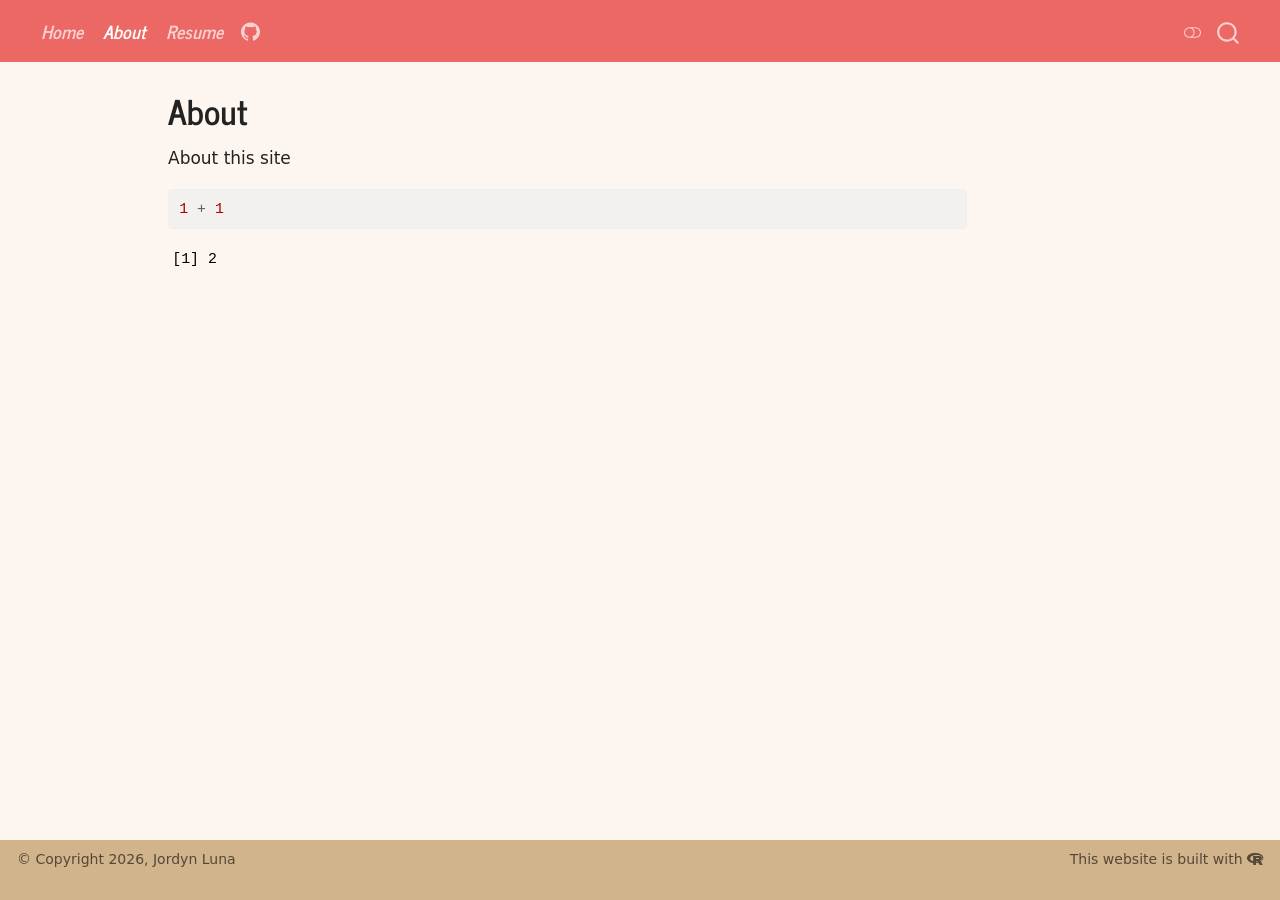
==== commit 2d36a8cd: "class done 10/26" ====
--- a/docs/about.html
+++ b/docs/about.html
@@ -79,9 +79,11 @@
 <link href="site_libs/quarto-html/quarto-syntax-highlighting-15634bcf2e68342d4ad2dfa704d543f6.css" rel="stylesheet" class="quarto-color-scheme-extra" id="quarto-text-highlighting-styles">
 <script src="site_libs/bootstrap/bootstrap.min.js"></script>
 <link href="site_libs/bootstrap/bootstrap-icons.css" rel="stylesheet">
-<link href="site_libs/bootstrap/bootstrap-2a4f2bfc591cd5498fe57ca28617a45d.min.css" rel="stylesheet" append-hash="true" class="quarto-color-scheme" id="quarto-bootstrap" data-mode="light">
-<link href="site_libs/bootstrap/bootstrap-dark-799b2e67dced8356c059a1018004f018.min.css" rel="stylesheet" append-hash="true" class="quarto-color-scheme quarto-color-alternate" id="quarto-bootstrap" data-mode="dark">
-<link href="site_libs/bootstrap/bootstrap-2a4f2bfc591cd5498fe57ca28617a45d.min.css" rel="stylesheet" append-hash="true" class="quarto-color-scheme-extra" id="quarto-bootstrap" data-mode="light">
+<link href="site_libs/bootstrap/bootstrap-e69b01f3e1030aa9da2cdcbebbfcf6cd.min.css" rel="stylesheet" append-hash="true" class="quarto-color-scheme" id="quarto-bootstrap" data-mode="light">
+<link href="site_libs/bootstrap/bootstrap-dark-abdc0c13b7c2b5d124473c43c8a0d875.min.css" rel="stylesheet" append-hash="true" class="quarto-color-scheme quarto-color-alternate" id="quarto-bootstrap" data-mode="dark">
+<link href="site_libs/bootstrap/bootstrap-e69b01f3e1030aa9da2cdcbebbfcf6cd.min.css" rel="stylesheet" append-hash="true" class="quarto-color-scheme-extra" id="quarto-bootstrap" data-mode="light">
+<link href="site_libs/quarto-contrib/fontawesome6-6.7.2/all.min.css" rel="stylesheet">
+<link href="site_libs/quarto-contrib/fontawesome6-6.7.2/latex-fontsize.css" rel="stylesheet">
 <script id="quarto-search-options" type="application/json">{
   "location": "navbar",
   "copy-button": false,
@@ -768,6 +770,19 @@
   });
   </script>
 </div> <!-- /content -->
+<footer class="footer">
+  <div class="nav-footer">
+    <div class="nav-footer-left">
+<p>© Copyright 2026, Jordyn Luna</p>
+</div>   
+    <div class="nav-footer-center">
+      &nbsp;
+    </div>
+    <div class="nav-footer-right">
+<p>This website is built with <a href="https://www.r-project.org/about.html" target="_blank"><i class="fa-brands fa-r-project" title="R Project" aria-label="r-project"></i></a></p>
+</div>
+  </div>
+</footer>
 
 
 
--- a/docs/site_libs/quarto-contrib/fontawesome6-6.7.2/latex-fontsize.css
+++ b/docs/site_libs/quarto-contrib/fontawesome6-6.7.2/latex-fontsize.css
@@ -0,0 +1,30 @@
+.fa-tiny {
+  font-size: 0.5em;
+}
+.fa-scriptsize {
+  font-size: 0.7em;
+}
+.fa-footnotesize {
+  font-size: 0.8em;
+}
+.fa-small {
+  font-size: 0.9em;
+}
+.fa-normalsize {
+  font-size: 1em;
+}
+.fa-large {
+  font-size: 1.2em;
+}
+.fa-Large {
+  font-size: 1.5em;
+}
+.fa-LARGE {
+  font-size: 1.75em;
+}
+.fa-huge {
+  font-size: 2em;
+}
+.fa-Huge {
+  font-size: 2.5em;
+}
--- a/docs/styles.css
+++ b/docs/styles.css
@@ -1,27 +1,29 @@
 /* css styles */
-h1, p {
-  color: orange;
-}
+
 
 h2 {
-  color: green;
+  color: gray;
 }
 
 h3 {
+  color: gray;
+  font-style: italic;
+}
+
+body{
+  background-color: white;
+}
+
+ol, ul {
   color: black;
   font-style: italic;
 }
 
-body{
-  background-color: pink;
+body {
+  background-color: #fdf6f0;
 }
 
-ol, ul {
-  color: blue;
-  font-style: italic;
+body.quarto-dark {
+  background-color: #1a1a2e;
 }
 
-a {
-  color: purple;
-}
-
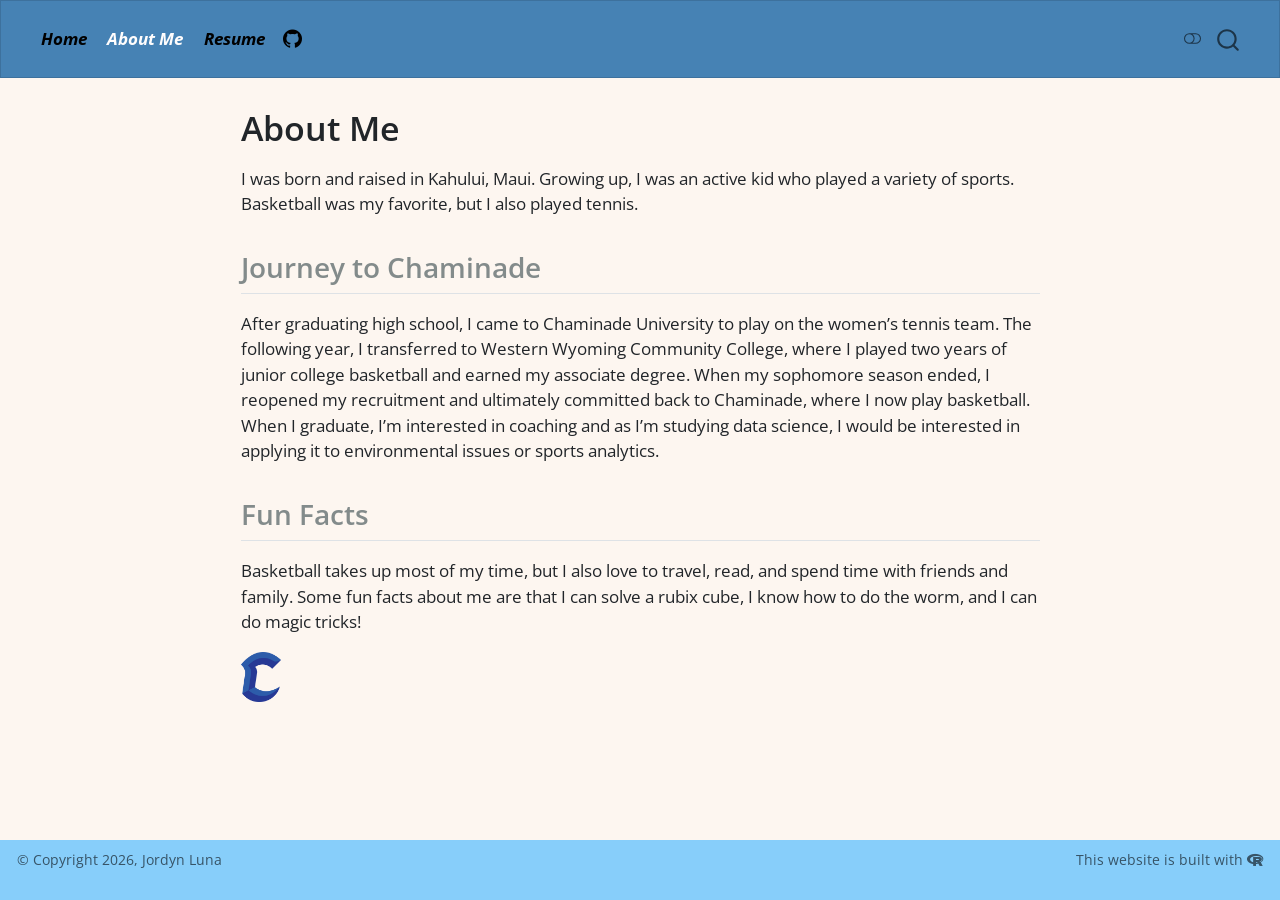
==== commit 72152fa0: "monday work done 10/26" ====
--- a/docs/about.html
+++ b/docs/about.html
@@ -7,7 +7,7 @@
 <meta name="viewport" content="width=device-width, initial-scale=1.0, user-scalable=yes">
 
 
-<title>About</title>
+<title>About Me</title>
 <style>
 /* Default styles provided by pandoc.
 ** See https://pandoc.org/MANUAL.html#variables-for-html for config info.
@@ -22,41 +22,6 @@
   width: 0.8em;
   margin: 0 0.8em 0.2em -1em; /* quarto-specific, see https://github.com/quarto-dev/quarto-cli/issues/4556 */ 
   vertical-align: middle;
-}
-/* CSS for syntax highlighting */
-html { -webkit-text-size-adjust: 100%; }
-pre > code.sourceCode { white-space: pre; position: relative; }
-pre > code.sourceCode > span { display: inline-block; line-height: 1.25; }
-pre > code.sourceCode > span:empty { height: 1.2em; }
-.sourceCode { overflow: visible; }
-code.sourceCode > span { color: inherit; text-decoration: inherit; }
-div.sourceCode { margin: 1em 0; }
-pre.sourceCode { margin: 0; }
-@media screen {
-div.sourceCode { overflow: auto; }
-}
-@media print {
-pre > code.sourceCode { white-space: pre-wrap; }
-pre > code.sourceCode > span { text-indent: -5em; padding-left: 5em; }
-}
-pre.numberSource code
-  { counter-reset: source-line 0; }
-pre.numberSource code > span
-  { position: relative; left: -4em; counter-increment: source-line; }
-pre.numberSource code > span > a:first-child::before
-  { content: counter(source-line);
-    position: relative; left: -1em; text-align: right; vertical-align: baseline;
-    border: none; display: inline-block;
-    -webkit-touch-callout: none; -webkit-user-select: none;
-    -khtml-user-select: none; -moz-user-select: none;
-    -ms-user-select: none; user-select: none;
-    padding: 0 4px; width: 4em;
-  }
-pre.numberSource { margin-left: 3em;  padding-left: 4px; }
-div.sourceCode
-  {   }
-@media screen {
-pre > code.sourceCode > span > a:first-child::before { text-decoration: underline; }
 }
 </style>
 
@@ -79,9 +44,9 @@
 <link href="site_libs/quarto-html/quarto-syntax-highlighting-15634bcf2e68342d4ad2dfa704d543f6.css" rel="stylesheet" class="quarto-color-scheme-extra" id="quarto-text-highlighting-styles">
 <script src="site_libs/bootstrap/bootstrap.min.js"></script>
 <link href="site_libs/bootstrap/bootstrap-icons.css" rel="stylesheet">
-<link href="site_libs/bootstrap/bootstrap-e69b01f3e1030aa9da2cdcbebbfcf6cd.min.css" rel="stylesheet" append-hash="true" class="quarto-color-scheme" id="quarto-bootstrap" data-mode="light">
-<link href="site_libs/bootstrap/bootstrap-dark-abdc0c13b7c2b5d124473c43c8a0d875.min.css" rel="stylesheet" append-hash="true" class="quarto-color-scheme quarto-color-alternate" id="quarto-bootstrap" data-mode="dark">
-<link href="site_libs/bootstrap/bootstrap-e69b01f3e1030aa9da2cdcbebbfcf6cd.min.css" rel="stylesheet" append-hash="true" class="quarto-color-scheme-extra" id="quarto-bootstrap" data-mode="light">
+<link href="site_libs/bootstrap/bootstrap-f9fea72f0f5b040f4d4a0bb8faaf3a91.min.css" rel="stylesheet" append-hash="true" class="quarto-color-scheme" id="quarto-bootstrap" data-mode="light">
+<link href="site_libs/bootstrap/bootstrap-dark-fc04f355dae651994c61a4e09c5c70d7.min.css" rel="stylesheet" append-hash="true" class="quarto-color-scheme quarto-color-alternate" id="quarto-bootstrap" data-mode="dark">
+<link href="site_libs/bootstrap/bootstrap-f9fea72f0f5b040f4d4a0bb8faaf3a91.min.css" rel="stylesheet" append-hash="true" class="quarto-color-scheme-extra" id="quarto-bootstrap" data-mode="light">
 <link href="site_libs/quarto-contrib/fontawesome6-6.7.2/all.min.css" rel="stylesheet">
 <link href="site_libs/quarto-contrib/fontawesome6-6.7.2/latex-fontsize.css" rel="stylesheet">
 <script id="quarto-search-options" type="application/json">{
@@ -116,7 +81,7 @@
 <link rel="stylesheet" href="styles.css">
 </head>
 
-<body class="nav-fixed quarto-light"><script id="quarto-html-before-body" type="application/javascript">
+<body class="nav-fixed fullcontent quarto-light"><script id="quarto-html-before-body" type="application/javascript">
     const toggleBodyColorMode = (bsSheetEl) => {
       const mode = bsSheetEl.getAttribute("data-mode");
       const bodyEl = window.document.querySelector("body");
@@ -296,7 +261,7 @@
   </li>  
   <li class="nav-item">
     <a class="nav-link active" href="./about.html" aria-current="page"> 
-<span class="menu-text">About</span></a>
+<span class="menu-text">About Me</span></a>
   </li>  
   <li class="nav-item">
     <a class="nav-link" href="./resume.html"> 
@@ -319,16 +284,14 @@
 <div id="quarto-content" class="quarto-container page-columns page-rows-contents page-layout-article page-navbar">
 <!-- sidebar -->
 <!-- margin-sidebar -->
-    <div id="quarto-margin-sidebar" class="sidebar margin-sidebar zindex-bottom">
-        
-    </div>
+    
 <!-- main -->
 <main class="content" id="quarto-document-content">
 
 
 <header id="title-block-header" class="quarto-title-block default">
 <div class="quarto-title">
-<h1 class="title">About</h1>
+<h1 class="title">About Me</h1>
 </div>
 
 
@@ -345,15 +308,18 @@
 </header>
 
 
-<p>About this site</p>
-<div class="cell">
-<div class="code-copy-outer-scaffold"><div class="sourceCode cell-code" id="cb1"><pre class="sourceCode r code-with-copy"><code class="sourceCode r"><span id="cb1-1"><a href="#cb1-1" aria-hidden="true" tabindex="-1"></a><span class="dv">1</span> <span class="sc">+</span> <span class="dv">1</span></span></code></pre></div><button title="Copy to Clipboard" class="code-copy-button"><i class="bi"></i></button></div>
-<div class="cell-output cell-output-stdout">
-<pre><code>[1] 2</code></pre>
-</div>
-</div>
-
-
+<p>I was born and raised in Kahului, Maui. Growing up, I was an active kid who played a variety of sports. Basketball was my favorite, but I also played tennis.</p>
+<section id="journey-to-chaminade" class="level2">
+<h2 class="anchored" data-anchor-id="journey-to-chaminade">Journey to Chaminade</h2>
+<p>After graduating high school, I came to Chaminade University to play on the women’s tennis team. The following year, I transferred to Western Wyoming Community College, where I played two years of junior college basketball and earned my associate degree. When my sophomore season ended, I reopened my recruitment and ultimately committed back to Chaminade, where I now play basketball. When I graduate, I’m interested in coaching and as I’m studying data science, I would be interested in applying it to environmental issues or sports analytics.</p>
+</section>
+<section id="fun-facts" class="level2">
+<h2 class="anchored" data-anchor-id="fun-facts">Fun Facts</h2>
+<p>Basketball takes up most of my time, but I also love to travel, read, and spend time with friends and family. Some fun facts about me are that I can solve a rubix cube, I know how to do the worm, and I can do magic tricks!</p>
+<p><a href="https://goswords.com/sports/womens-basketball/roster/jordyn-luna/7058"><img src="media/Athletics_C.png" class="img-fluid" alt="Chaminade University Women's Basketball Roster" width="40"></a></p>
+
+
+</section>
 
 </main> <!-- /main -->
 <script id="quarto-html-after-body" type="application/javascript">
--- a/docs/styles.css
+++ b/docs/styles.css
@@ -2,7 +2,7 @@
 
 
 h2 {
-  color: gray;
+  color:#838B8B;
 }
 
 h3 {
@@ -24,6 +24,30 @@
 }
 
 body.quarto-dark {
-  background-color: #1a1a2e;
+  background-color: #2E2D2D;
 }
 
+navbar {
+  background-color: steelblue;
+}
+
+
+.navbar a, .navbar p {
+  color: black;
+  font-weight: bold;
+}
+
+a:hover {
+  color: white;
+  text-decoration: none;
+}
+
+a img {
+  transition: transform 0.2s ease, filter 0.2s ease;
+}
+
+a img:hover {
+  transform: scale(1.15);
+  filter: brightness(1.2);
+}
+
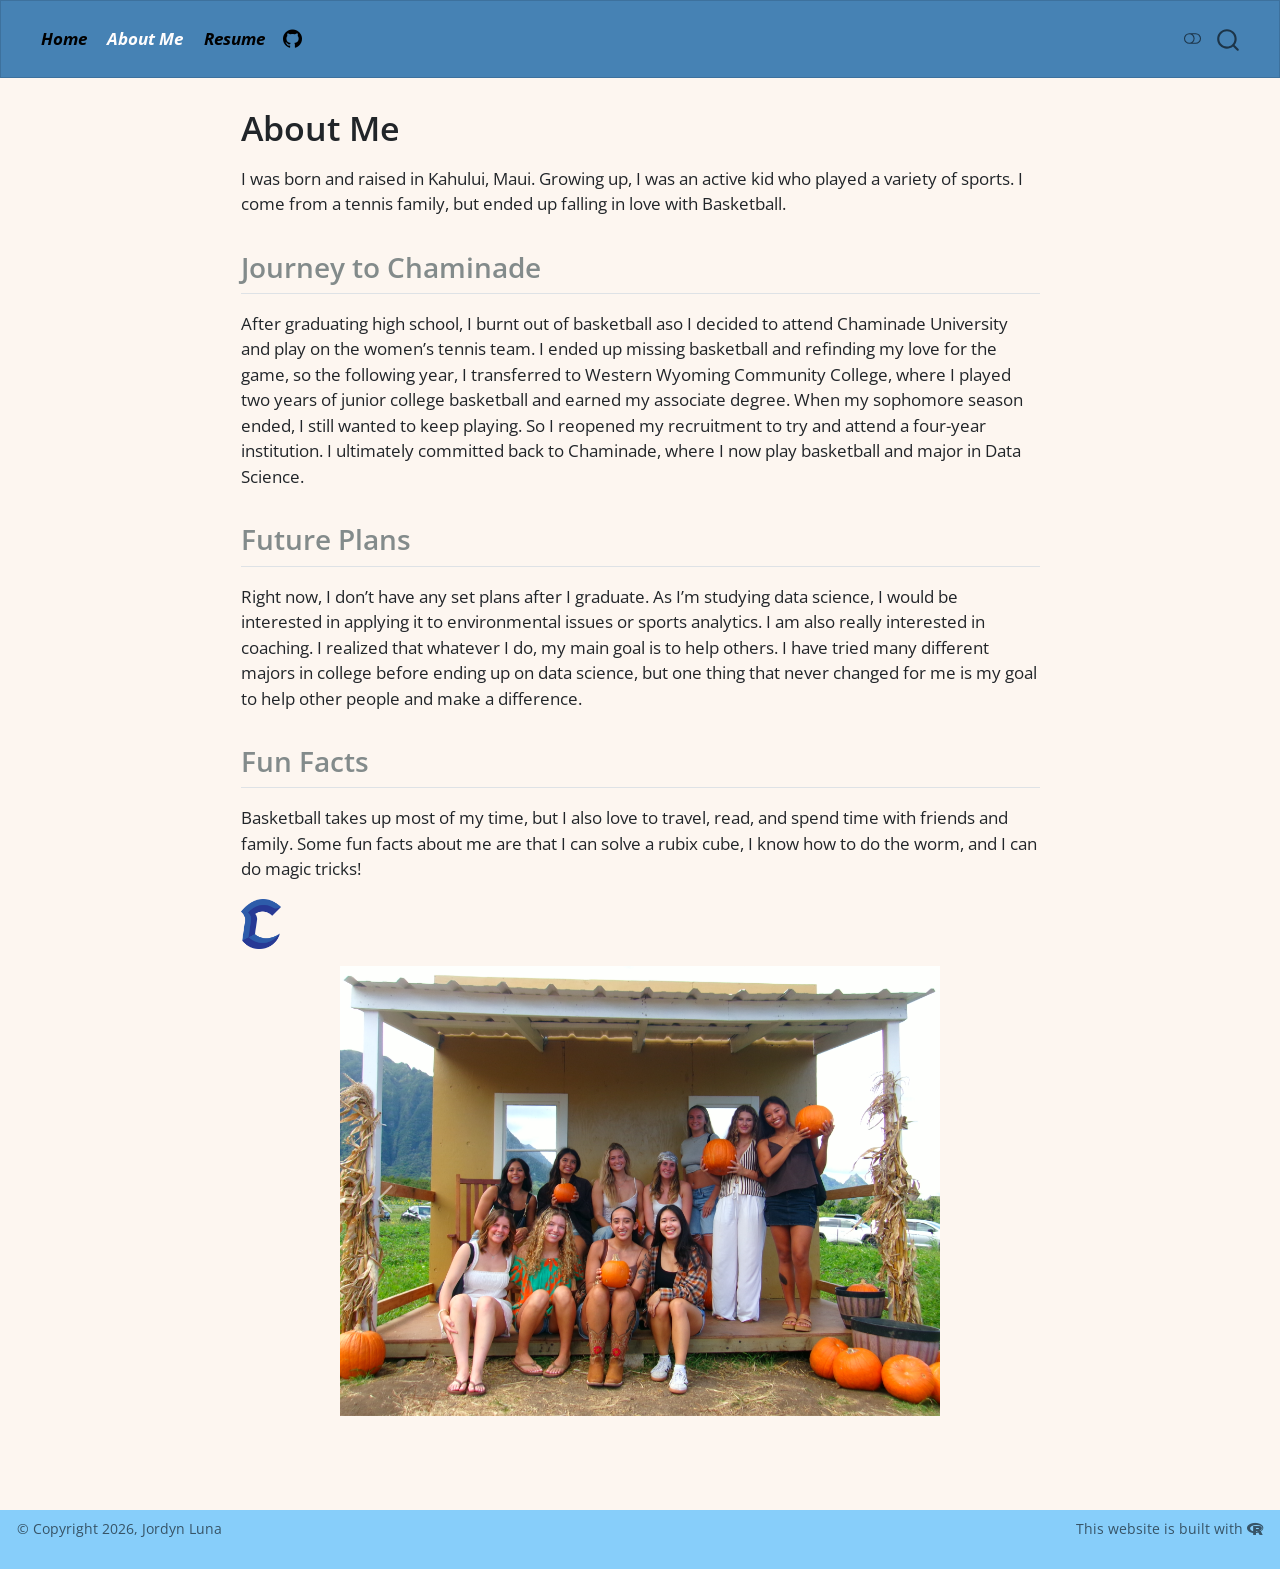
==== commit 955eda7e: "more stuff 10/27" ====
--- a/docs/about.html
+++ b/docs/about.html
@@ -308,15 +308,41 @@
 </header>
 
 
-<p>I was born and raised in Kahului, Maui. Growing up, I was an active kid who played a variety of sports. Basketball was my favorite, but I also played tennis.</p>
+<p>I was born and raised in Kahului, Maui. Growing up, I was an active kid who played a variety of sports. I come from a tennis family, but ended up falling in love with Basketball.</p>
 <section id="journey-to-chaminade" class="level2">
 <h2 class="anchored" data-anchor-id="journey-to-chaminade">Journey to Chaminade</h2>
-<p>After graduating high school, I came to Chaminade University to play on the women’s tennis team. The following year, I transferred to Western Wyoming Community College, where I played two years of junior college basketball and earned my associate degree. When my sophomore season ended, I reopened my recruitment and ultimately committed back to Chaminade, where I now play basketball. When I graduate, I’m interested in coaching and as I’m studying data science, I would be interested in applying it to environmental issues or sports analytics.</p>
+<p>After graduating high school, I burnt out of basketball aso I decided to attend Chaminade University and play on the women’s tennis team. I ended up missing basketball and refinding my love for the game, so the following year, I transferred to Western Wyoming Community College, where I played two years of junior college basketball and earned my associate degree. When my sophomore season ended, I still wanted to keep playing. So I reopened my recruitment to try and attend a four-year institution. I ultimately committed back to Chaminade, where I now play basketball and major in Data Science.</p>
+</section>
+<section id="future-plans" class="level2">
+<h2 class="anchored" data-anchor-id="future-plans">Future Plans</h2>
+<p>Right now, I don’t have any set plans after I graduate. As I’m studying data science, I would be interested in applying it to environmental issues or sports analytics. I am also really interested in coaching. I realized that whatever I do, my main goal is to help others. I have tried many different majors in college before ending up on data science, but one thing that never changed for me is my goal to help other people and make a difference.</p>
 </section>
 <section id="fun-facts" class="level2">
 <h2 class="anchored" data-anchor-id="fun-facts">Fun Facts</h2>
 <p>Basketball takes up most of my time, but I also love to travel, read, and spend time with friends and family. Some fun facts about me are that I can solve a rubix cube, I know how to do the worm, and I can do magic tricks!</p>
 <p><a href="https://goswords.com/sports/womens-basketball/roster/jordyn-luna/7058"><img src="media/Athletics_C.png" class="img-fluid" alt="Chaminade University Women's Basketball Roster" width="40"></a></p>
+<div id="photoCarousel" class="carousel slide" data-bs-ride="carousel" style="max-width: 600px; margin: auto;">
+<div class="carousel-inner">
+<div class="carousel-item active">
+<p><img src="media/100_0010.JPG" class="d-block w-100 img-fluid" alt="Description of photo 1"></p>
+</div>
+<div class="carousel-item">
+<p><img src="media/JapanTrip.JPG" class="d-block w-100 img-fluid" alt="Description of photo 2"></p>
+</div>
+<div class="carousel-item">
+<p><img src="media/IMG_8101.JPG" class="d-block w-100 img-fluid" alt="Description of photo 3"></p>
+</div>
+<div class="carousel-item">
+<p><img src="media/IMG_1838.jpg" class="d-block w-100 img-fluid" alt="Description of photo 4"></p>
+</div>
+</div>
+<button class="carousel-control-prev" type="button" data-bs-target="#photoCarousel" data-bs-slide="prev">
+  <span class="carousel-control-prev-icon"></span>
+</button>
+<button class="carousel-control-next" type="button" data-bs-target="#photoCarousel" data-bs-slide="next">
+  <span class="carousel-control-next-icon"></span>
+</button>
+</div>
 
 
 </section>
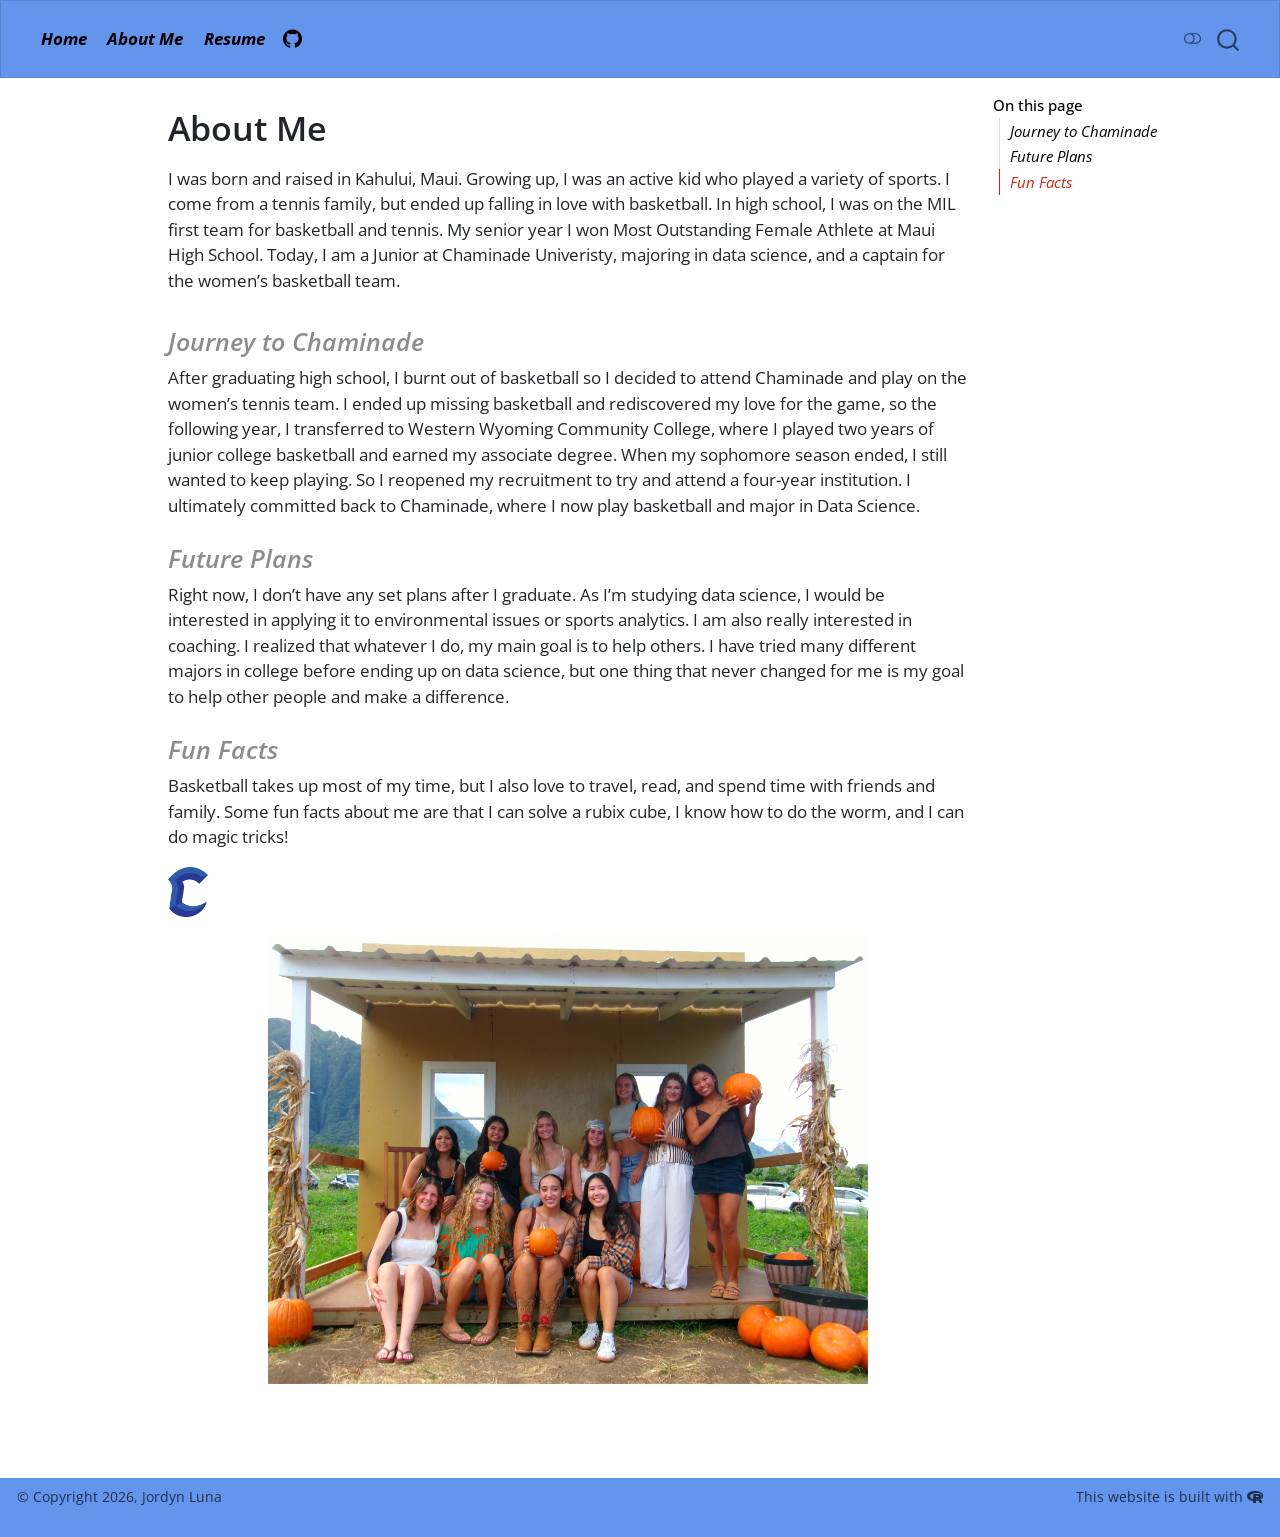
==== commit 44f9254b: "class done 10/28" ====
--- a/docs/about.html
+++ b/docs/about.html
@@ -44,9 +44,9 @@
 <link href="site_libs/quarto-html/quarto-syntax-highlighting-15634bcf2e68342d4ad2dfa704d543f6.css" rel="stylesheet" class="quarto-color-scheme-extra" id="quarto-text-highlighting-styles">
 <script src="site_libs/bootstrap/bootstrap.min.js"></script>
 <link href="site_libs/bootstrap/bootstrap-icons.css" rel="stylesheet">
-<link href="site_libs/bootstrap/bootstrap-f9fea72f0f5b040f4d4a0bb8faaf3a91.min.css" rel="stylesheet" append-hash="true" class="quarto-color-scheme" id="quarto-bootstrap" data-mode="light">
-<link href="site_libs/bootstrap/bootstrap-dark-fc04f355dae651994c61a4e09c5c70d7.min.css" rel="stylesheet" append-hash="true" class="quarto-color-scheme quarto-color-alternate" id="quarto-bootstrap" data-mode="dark">
-<link href="site_libs/bootstrap/bootstrap-f9fea72f0f5b040f4d4a0bb8faaf3a91.min.css" rel="stylesheet" append-hash="true" class="quarto-color-scheme-extra" id="quarto-bootstrap" data-mode="light">
+<link href="site_libs/bootstrap/bootstrap-90ad64a4df060c48df0d42f157cc9024.min.css" rel="stylesheet" append-hash="true" class="quarto-color-scheme" id="quarto-bootstrap" data-mode="light">
+<link href="site_libs/bootstrap/bootstrap-dark-e9dc240e3366abcfbc284b6b7b4781e8.min.css" rel="stylesheet" append-hash="true" class="quarto-color-scheme quarto-color-alternate" id="quarto-bootstrap" data-mode="dark">
+<link href="site_libs/bootstrap/bootstrap-90ad64a4df060c48df0d42f157cc9024.min.css" rel="stylesheet" append-hash="true" class="quarto-color-scheme-extra" id="quarto-bootstrap" data-mode="light">
 <link href="site_libs/quarto-contrib/fontawesome6-6.7.2/all.min.css" rel="stylesheet">
 <link href="site_libs/quarto-contrib/fontawesome6-6.7.2/latex-fontsize.css" rel="stylesheet">
 <script id="quarto-search-options" type="application/json">{
@@ -81,7 +81,7 @@
 <link rel="stylesheet" href="styles.css">
 </head>
 
-<body class="nav-fixed fullcontent quarto-light"><script id="quarto-html-before-body" type="application/javascript">
+<body class="nav-fixed quarto-light"><script id="quarto-html-before-body" type="application/javascript">
     const toggleBodyColorMode = (bsSheetEl) => {
       const mode = bsSheetEl.getAttribute("data-mode");
       const bodyEl = window.document.querySelector("body");
@@ -284,7 +284,17 @@
 <div id="quarto-content" class="quarto-container page-columns page-rows-contents page-layout-article page-navbar">
 <!-- sidebar -->
 <!-- margin-sidebar -->
-    
+    <div id="quarto-margin-sidebar" class="sidebar margin-sidebar">
+        <nav id="TOC" role="doc-toc" class="toc-active">
+    <h2 id="toc-title">On this page</h2>
+   
+  <ul>
+  <li><a href="#journey-to-chaminade" id="toc-journey-to-chaminade" class="nav-link active" data-scroll-target="#journey-to-chaminade">Journey to Chaminade</a></li>
+  <li><a href="#future-plans" id="toc-future-plans" class="nav-link" data-scroll-target="#future-plans">Future Plans</a></li>
+  <li><a href="#fun-facts" id="toc-fun-facts" class="nav-link" data-scroll-target="#fun-facts">Fun Facts</a></li>
+  </ul>
+</nav>
+    </div>
 <!-- main -->
 <main class="content" id="quarto-document-content">
 
@@ -308,17 +318,17 @@
 </header>
 
 
-<p>I was born and raised in Kahului, Maui. Growing up, I was an active kid who played a variety of sports. I come from a tennis family, but ended up falling in love with Basketball.</p>
-<section id="journey-to-chaminade" class="level2">
-<h2 class="anchored" data-anchor-id="journey-to-chaminade">Journey to Chaminade</h2>
-<p>After graduating high school, I burnt out of basketball aso I decided to attend Chaminade University and play on the women’s tennis team. I ended up missing basketball and refinding my love for the game, so the following year, I transferred to Western Wyoming Community College, where I played two years of junior college basketball and earned my associate degree. When my sophomore season ended, I still wanted to keep playing. So I reopened my recruitment to try and attend a four-year institution. I ultimately committed back to Chaminade, where I now play basketball and major in Data Science.</p>
+<p>I was born and raised in Kahului, Maui. Growing up, I was an active kid who played a variety of sports. I come from a tennis family, but ended up falling in love with basketball. In high school, I was on the MIL first team for basketball and tennis. My senior year I won Most Outstanding Female Athlete at Maui High School. Today, I am a Junior at Chaminade Univeristy, majoring in data science, and a captain for the women’s basketball team.</p>
+<section id="journey-to-chaminade" class="level3">
+<h3 class="anchored" data-anchor-id="journey-to-chaminade">Journey to Chaminade</h3>
+<p>After graduating high school, I burnt out of basketball so I decided to attend Chaminade and play on the women’s tennis team. I ended up missing basketball and rediscovered my love for the game, so the following year, I transferred to Western Wyoming Community College, where I played two years of junior college basketball and earned my associate degree. When my sophomore season ended, I still wanted to keep playing. So I reopened my recruitment to try and attend a four-year institution. I ultimately committed back to Chaminade, where I now play basketball and major in Data Science.</p>
 </section>
-<section id="future-plans" class="level2">
-<h2 class="anchored" data-anchor-id="future-plans">Future Plans</h2>
+<section id="future-plans" class="level3">
+<h3 class="anchored" data-anchor-id="future-plans">Future Plans</h3>
 <p>Right now, I don’t have any set plans after I graduate. As I’m studying data science, I would be interested in applying it to environmental issues or sports analytics. I am also really interested in coaching. I realized that whatever I do, my main goal is to help others. I have tried many different majors in college before ending up on data science, but one thing that never changed for me is my goal to help other people and make a difference.</p>
 </section>
-<section id="fun-facts" class="level2">
-<h2 class="anchored" data-anchor-id="fun-facts">Fun Facts</h2>
+<section id="fun-facts" class="level3">
+<h3 class="anchored" data-anchor-id="fun-facts">Fun Facts</h3>
 <p>Basketball takes up most of my time, but I also love to travel, read, and spend time with friends and family. Some fun facts about me are that I can solve a rubix cube, I know how to do the worm, and I can do magic tricks!</p>
 <p><a href="https://goswords.com/sports/womens-basketball/roster/jordyn-luna/7058"><img src="media/Athletics_C.png" class="img-fluid" alt="Chaminade University Women's Basketball Roster" width="40"></a></p>
 <div id="photoCarousel" class="carousel slide" data-bs-ride="carousel" style="max-width: 600px; margin: auto;">
--- a/docs/styles.css
+++ b/docs/styles.css
@@ -2,7 +2,7 @@
 
 
 h2 {
-  color:#838B8B;
+  color: black;
 }
 
 h3 {
@@ -19,9 +19,6 @@
   font-style: italic;
 }
 
-body {
-  background-color: #fdf6f0;
-}
 
 body.quarto-dark {
   background-color: #2E2D2D;
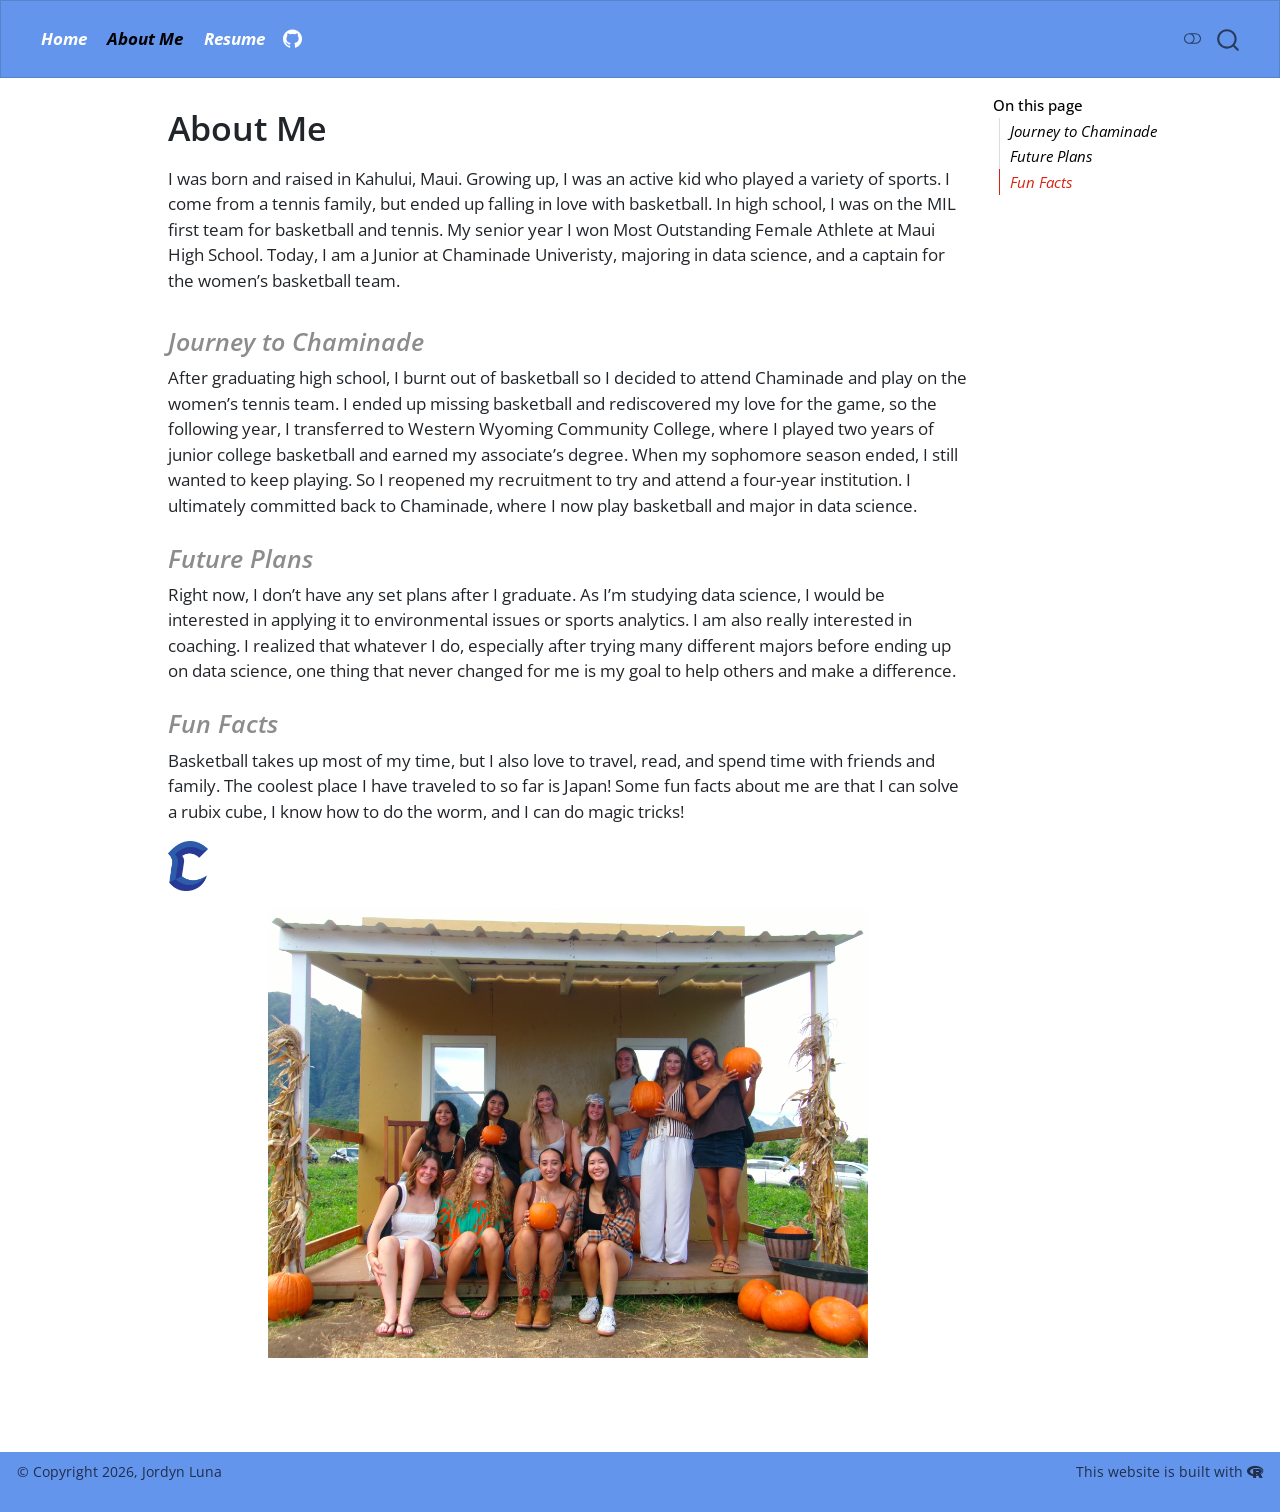
==== commit 2b3881a6: "fixed my navbar 11/4" ====
--- a/docs/about.html
+++ b/docs/about.html
@@ -321,15 +321,15 @@
 <p>I was born and raised in Kahului, Maui. Growing up, I was an active kid who played a variety of sports. I come from a tennis family, but ended up falling in love with basketball. In high school, I was on the MIL first team for basketball and tennis. My senior year I won Most Outstanding Female Athlete at Maui High School. Today, I am a Junior at Chaminade Univeristy, majoring in data science, and a captain for the women’s basketball team.</p>
 <section id="journey-to-chaminade" class="level3">
 <h3 class="anchored" data-anchor-id="journey-to-chaminade">Journey to Chaminade</h3>
-<p>After graduating high school, I burnt out of basketball so I decided to attend Chaminade and play on the women’s tennis team. I ended up missing basketball and rediscovered my love for the game, so the following year, I transferred to Western Wyoming Community College, where I played two years of junior college basketball and earned my associate degree. When my sophomore season ended, I still wanted to keep playing. So I reopened my recruitment to try and attend a four-year institution. I ultimately committed back to Chaminade, where I now play basketball and major in Data Science.</p>
+<p>After graduating high school, I burnt out of basketball so I decided to attend Chaminade and play on the women’s tennis team. I ended up missing basketball and rediscovered my love for the game, so the following year, I transferred to Western Wyoming Community College, where I played two years of junior college basketball and earned my associate’s degree. When my sophomore season ended, I still wanted to keep playing. So I reopened my recruitment to try and attend a four-year institution. I ultimately committed back to Chaminade, where I now play basketball and major in data science.</p>
 </section>
 <section id="future-plans" class="level3">
 <h3 class="anchored" data-anchor-id="future-plans">Future Plans</h3>
-<p>Right now, I don’t have any set plans after I graduate. As I’m studying data science, I would be interested in applying it to environmental issues or sports analytics. I am also really interested in coaching. I realized that whatever I do, my main goal is to help others. I have tried many different majors in college before ending up on data science, but one thing that never changed for me is my goal to help other people and make a difference.</p>
+<p>Right now, I don’t have any set plans after I graduate. As I’m studying data science, I would be interested in applying it to environmental issues or sports analytics. I am also really interested in coaching. I realized that whatever I do, especially after trying many different majors before ending up on data science, one thing that never changed for me is my goal to help others and make a difference.</p>
 </section>
 <section id="fun-facts" class="level3">
 <h3 class="anchored" data-anchor-id="fun-facts">Fun Facts</h3>
-<p>Basketball takes up most of my time, but I also love to travel, read, and spend time with friends and family. Some fun facts about me are that I can solve a rubix cube, I know how to do the worm, and I can do magic tricks!</p>
+<p>Basketball takes up most of my time, but I also love to travel, read, and spend time with friends and family. The coolest place I have traveled to so far is Japan! Some fun facts about me are that I can solve a rubix cube, I know how to do the worm, and I can do magic tricks!</p>
 <p><a href="https://goswords.com/sports/womens-basketball/roster/jordyn-luna/7058"><img src="media/Athletics_C.png" class="img-fluid" alt="Chaminade University Women's Basketball Roster" width="40"></a></p>
 <div id="photoCarousel" class="carousel slide" data-bs-ride="carousel" style="max-width: 600px; margin: auto;">
 <div class="carousel-inner">
--- a/docs/styles.css
+++ b/docs/styles.css
@@ -30,7 +30,7 @@
 
 
 .navbar a, .navbar p {
-  color: black;
+  color: white;
   font-weight: bold;
 }
 
